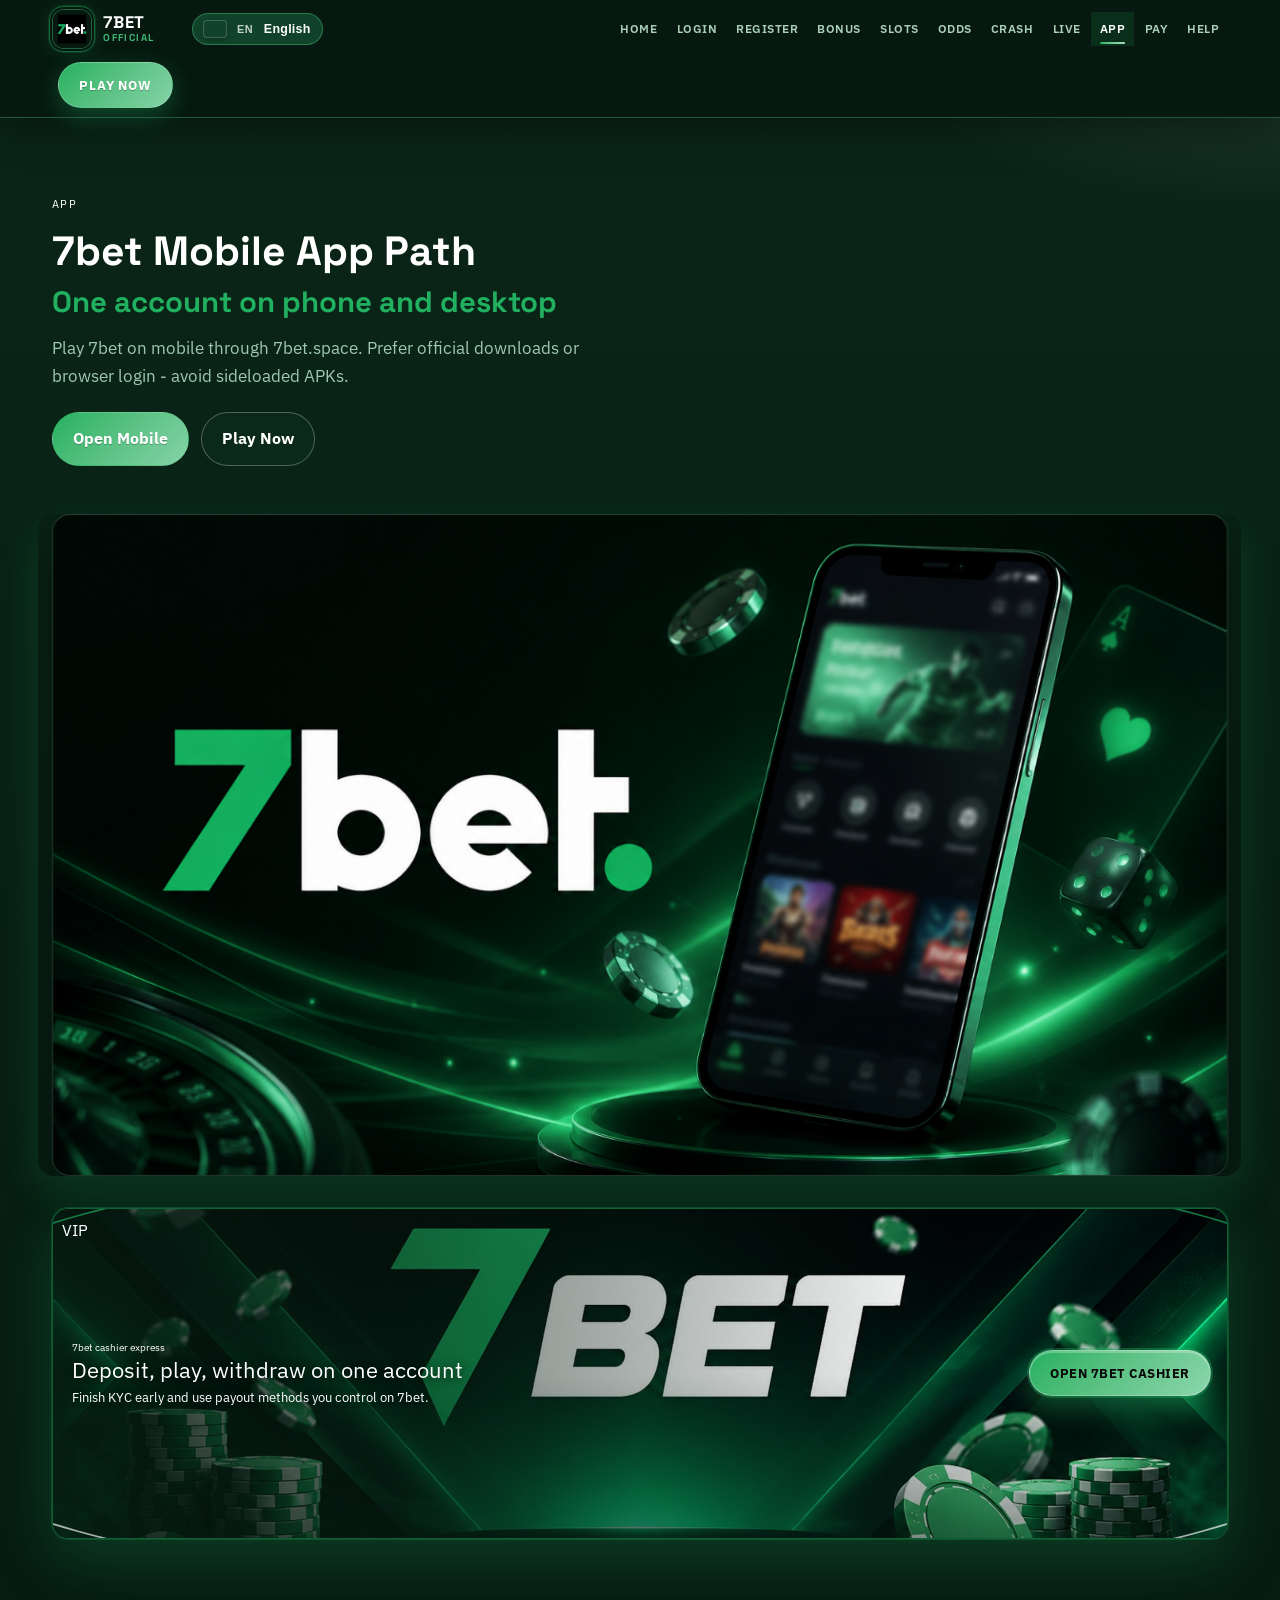
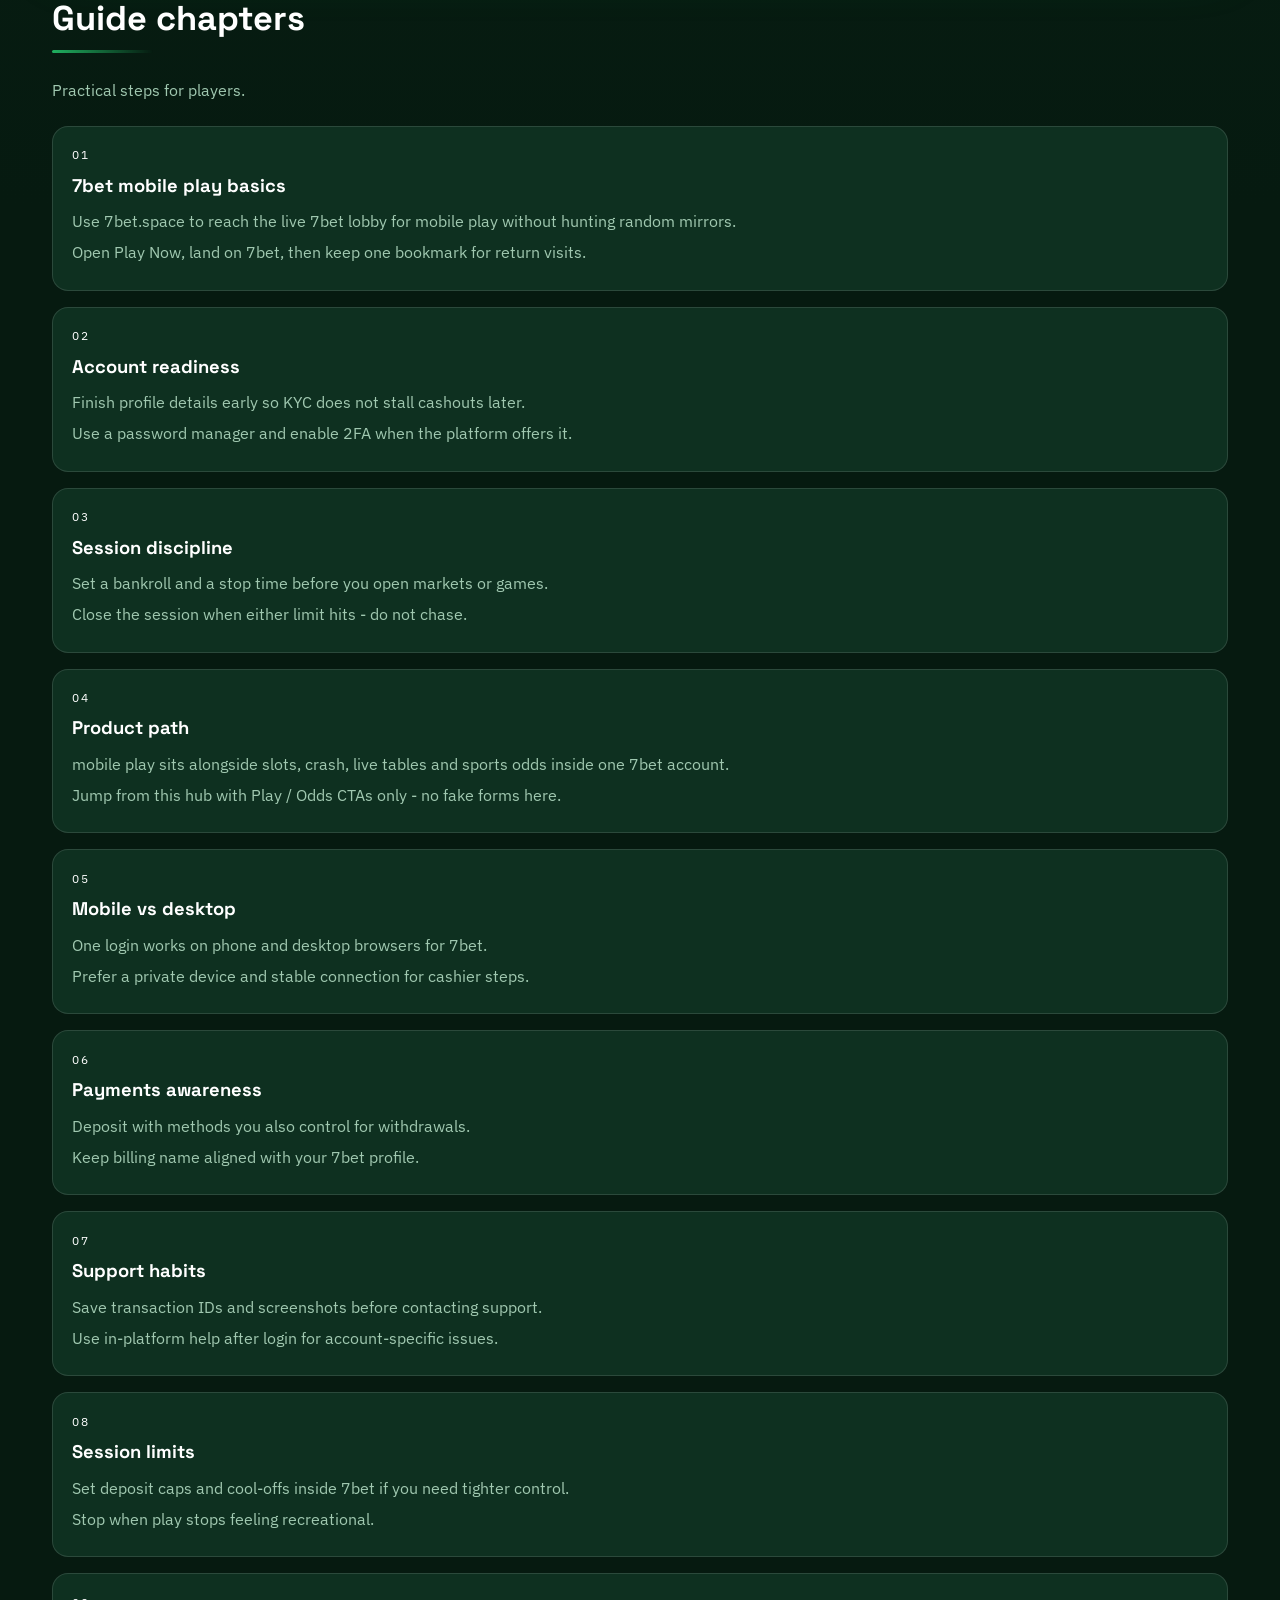
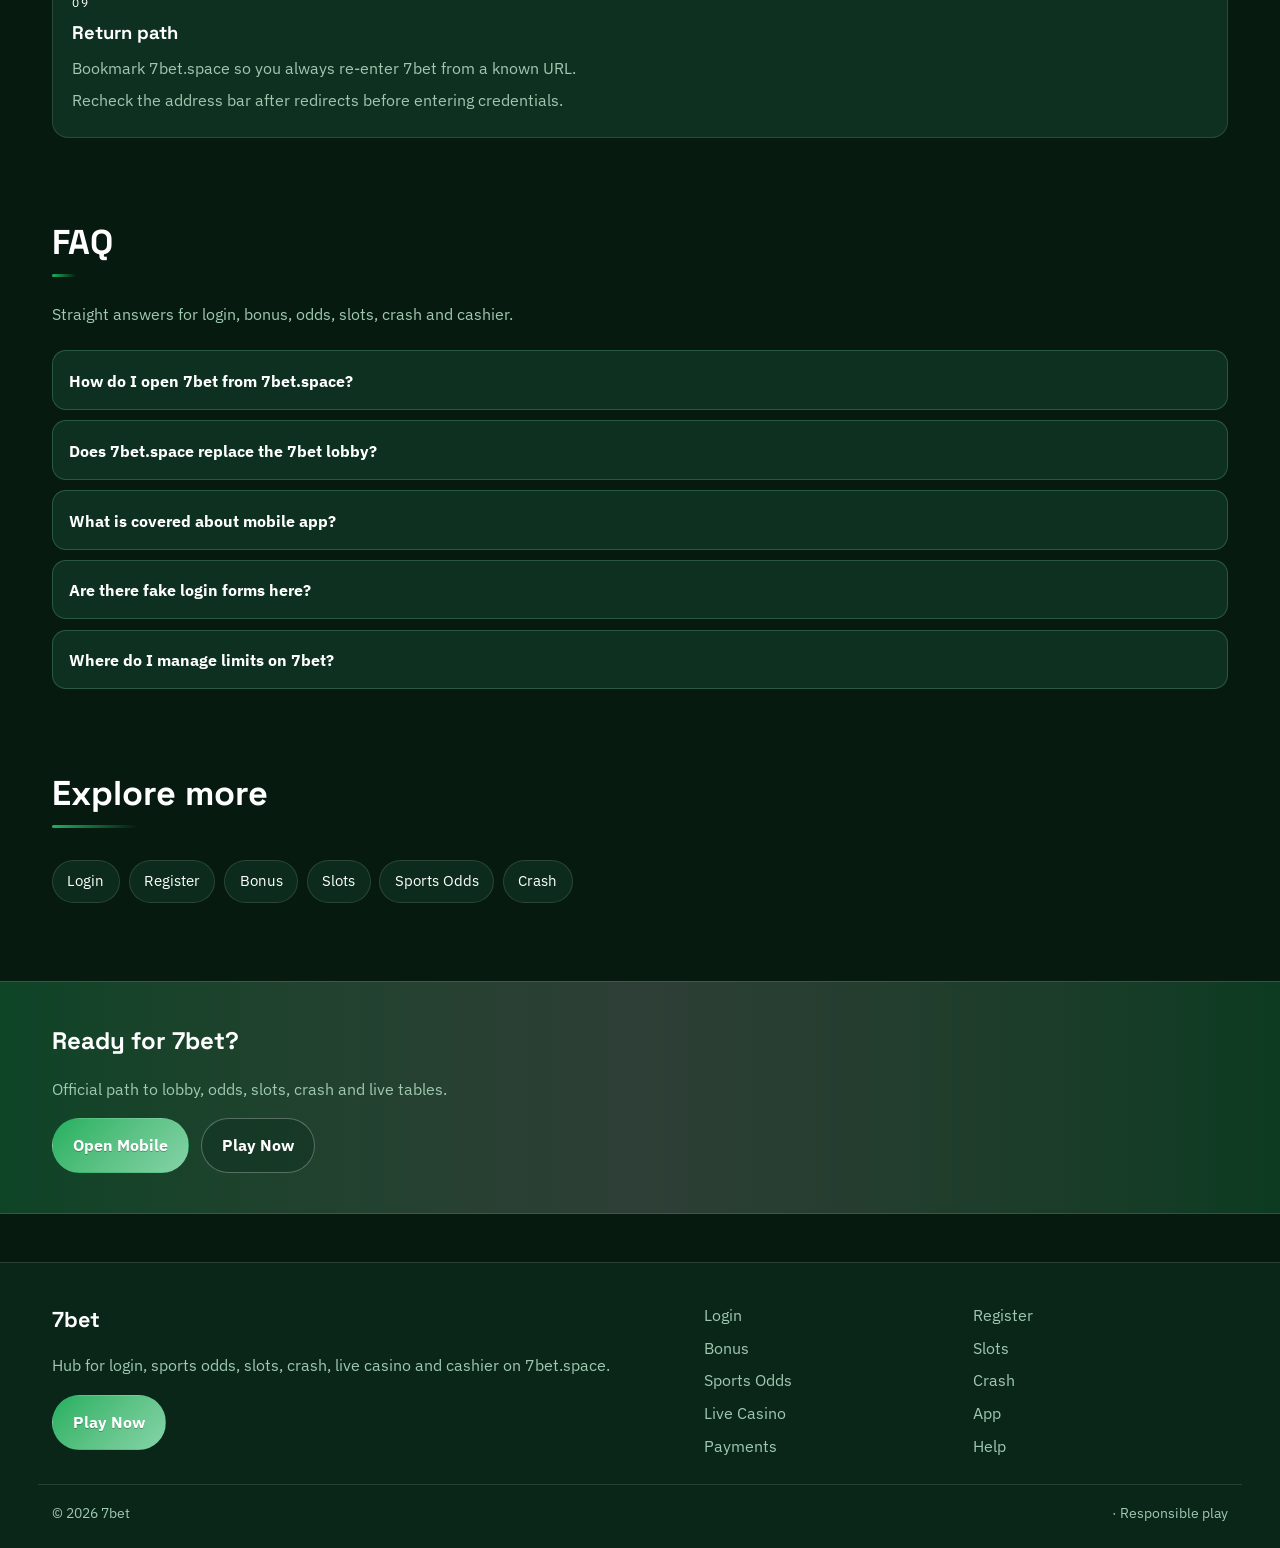
==== sbet-app.html @ e6de75f8 "Launch 7bet hub on 7bet.space" ====
<!DOCTYPE html>
<html lang="en">
<head>
<meta charset="utf-8">
<meta name="viewport" content="width=device-width, initial-scale=1">
<title>7bet App &amp; Mobile Play - Same Account | 7bet.space</title>
<meta name="description" content="Use 7bet on mobile via 7bet.space: one account, browser tips, secure sessions.">
<meta name="keywords" content="7bet, 7bet App, 7bet login, 7bet bonus, 7bet slots, 7bet odds, 7bet.space">
<meta name="robots" content="index,follow,max-image-preview:large">
<link rel="canonical" href="https://7bet.space/sbet-app.html">
<meta property="og:type" content="website">
<meta property="og:site_name" content="7bet">
<meta property="og:title" content="7bet App &amp; Mobile Play - Same Account | 7bet.space">
<meta property="og:description" content="Use 7bet on mobile via 7bet.space: one account, browser tips, secure sessions.">
<meta property="og:url" content="https://7bet.space/sbet-app.html">
<meta property="og:image" content="https://7bet.space/assets/pages/sbet-app.jpg">
<meta name="twitter:card" content="summary_large_image">
<meta name="twitter:title" content="7bet App &amp; Mobile Play - Same Account | 7bet.space">
<meta name="twitter:description" content="Use 7bet on mobile via 7bet.space: one account, browser tips, secure sessions.">
<meta name="twitter:image" content="https://7bet.space/assets/pages/sbet-app.jpg">
<link rel="icon" href="/favicon.ico" sizes="any">
<link rel="icon" type="image/png" sizes="48x48" href="/favicon-48x48.png">
<link rel="icon" type="image/png" sizes="96x96" href="/favicon-96x96.png">
<link rel="icon" type="image/png" sizes="192x192" href="/favicon-192x192.png">
<link rel="apple-touch-icon" sizes="180x180" href="/apple-touch-icon.png">
<link rel="manifest" href="/site.webmanifest">
<link rel="preconnect" href="https://fonts.googleapis.com">
<link rel="preconnect" href="https://fonts.gstatic.com" crossorigin>
<link href="https://fonts.googleapis.com/css2?family=Space+Grotesk:wght@600;700&family=IBM+Plex+Sans:wght@400;600;700&display=swap" rel="stylesheet">
<link rel="stylesheet" href="/css/styles.css">
<link rel="stylesheet" href="/css/i18n.css">
<script type="application/ld+json">{"@context":"https://schema.org","@type":"FAQPage","url":"https://7bet.space/sbet-app.html","mainEntity":[{"@type":"Question","name":"How do I open 7bet from 7bet.space?","acceptedAnswer":{"@type":"Answer","text":"Tap Play Now on 7bet.space, follow through to the live 7bet site, then complete login or registration there."}},{"@type":"Question","name":"Does 7bet.space replace the 7bet lobby?","acceptedAnswer":{"@type":"Answer","text":"No. 7bet.space is an SEO hub for login, bonus path, odds, slots, crash, live casino and cashier. Real games run on 7bet after you continue."}},{"@type":"Question","name":"What is covered about mobile app?","acceptedAnswer":{"@type":"Answer","text":"This page explains practical mobile app steps for 7bet players: safe entry, product location, session limits and where to continue via Play Now."}},{"@type":"Question","name":"Are there fake login forms here?","acceptedAnswer":{"@type":"Answer","text":"No. Never enter passwords on the hub. Credentials belong only on the live 7bet site after you leave this page."}},{"@type":"Question","name":"Where do I manage limits on 7bet?","acceptedAnswer":{"@type":"Answer","text":"Use deposit limits, reality checks and cool-offs inside the logged-in 7bet account tools."}}]}</script>
</head>
<body class="layout-2 page">
<header class="site-header" id="siteHeader">
<div class="wrap header-bar">
<a class="brand" href="/" aria-label="7bet home">
<span class="brand-mark"><img src="/assets/brand/logo.png" alt="7bet logo" width="40" height="40"></span>
<span class="brand-copy"><span class="brand-name">7bet</span><span class="brand-tag">Official</span></span>
</a>
<button class="nav-toggle" id="navToggle" aria-expanded="false" aria-controls="siteNav" type="button" aria-label="Open menu"><span></span><span></span><span></span></button>
<nav class="site-nav" id="siteNav" aria-label="Primary"><a class="nav-link" href="/">Home</a><a class="nav-link" href="/sbet-login.html">Login</a><a class="nav-link" href="/sbet-register.html">Register</a><a class="nav-link" href="/sbet-bonus.html">Bonus</a><a class="nav-link" href="/sbet-slots.html">Slots</a><a class="nav-link" href="/sbet-odds.html">Odds</a><a class="nav-link" href="/sbet-crash.html">Crash</a><a class="nav-link" href="/sbet-live.html">Live</a><a class="nav-link is-active" href="/sbet-app.html">App</a><a class="nav-link" href="/sbet-pay.html">Pay</a><a class="nav-link" href="/sbet-help.html">Help</a></nav>
<a class="btn btn-accent header-cta" href="https://martell888.online/kZHndGJQ?sub_id_1=7bet.space" rel="nofollow sponsored noopener" target="_blank">Play Now</a>
</div>
</header>
<section class="page-hero"><div class="wrap">
<div class="eyebrow">App</div>
<h1>7bet Mobile App Path<em>One account on phone and desktop</em></h1>
<p class="lead">Play 7bet on mobile through 7bet.space. Prefer official downloads or browser login - avoid sideloaded APKs.</p>
<div class="cta-row">
<a class="btn btn-accent" href="https://martell888.online/kZHndGJQ?sub_id_1=7bet.space" rel="nofollow sponsored noopener" target="_blank">Open Mobile</a>
<a class="btn btn-ghost" href="https://martell888.online/kZHndGJQ?sub_id_1=7bet.space" rel="nofollow sponsored noopener" target="_blank">Play Now</a>
</div>

</div></section>
<div class="page-cover wrap"><img src="/assets/pages/sbet-app.jpg" alt="App cover" width="1200" height="675" loading="eager"></div>
<div class="wrap"><a class="promo-fx promo-vip reveal" href="https://martell888.online/kZHndGJQ?sub_id_1=7bet.space" rel="nofollow sponsored noopener" target="_blank">
<span class="promo-badge">VIP</span>
<span class="promo-fx-glow" aria-hidden="true"></span>
<span class="promo-fx-scan" aria-hidden="true"></span>
<span class="promo-fx-particles" aria-hidden="true"></span>
<span class="promo-fx-rays" aria-hidden="true"></span>
<span class="promo-fx-ring" aria-hidden="true"></span>
<div class="promo-media"><img src="/assets/promo/promo-cashier.jpg" alt="7bet promo" width="960" height="540" loading="lazy"></div>
<div class="promo-copy"><span class="promo-kicker">7bet cashier express</span><div class="promo-title">Deposit, play, withdraw on one account</div><p class="promo-sub">Finish KYC early and use payout methods you control on 7bet.</p></div>
<span class="promo-cta"><span class="promo-cta-shine" aria-hidden="true"></span><span class="promo-cta-label">Open 7bet cashier</span></span>
</a></div>
<section class="chapters wrap"><div class="section-head"><h2>Guide chapters</h2><p class="mute">Practical steps for players.</p></div><div class="chapter-grid"><article class="chapter"><div class="chapter-n">01</div><h3>7bet mobile play basics</h3><p>Use 7bet.space to reach the live 7bet lobby for mobile play without hunting random mirrors.</p><p>Open Play Now, land on 7bet, then keep one bookmark for return visits.</p></article><article class="chapter"><div class="chapter-n">02</div><h3>Account readiness</h3><p>Finish profile details early so KYC does not stall cashouts later.</p><p>Use a password manager and enable 2FA when the platform offers it.</p></article><article class="chapter"><div class="chapter-n">03</div><h3>Session discipline</h3><p>Set a bankroll and a stop time before you open markets or games.</p><p>Close the session when either limit hits - do not chase.</p></article><article class="chapter"><div class="chapter-n">04</div><h3>Product path</h3><p>mobile play sits alongside slots, crash, live tables and sports odds inside one 7bet account.</p><p>Jump from this hub with Play / Odds CTAs only - no fake forms here.</p></article><article class="chapter"><div class="chapter-n">05</div><h3>Mobile vs desktop</h3><p>One login works on phone and desktop browsers for 7bet.</p><p>Prefer a private device and stable connection for cashier steps.</p></article><article class="chapter"><div class="chapter-n">06</div><h3>Payments awareness</h3><p>Deposit with methods you also control for withdrawals.</p><p>Keep billing name aligned with your 7bet profile.</p></article><article class="chapter"><div class="chapter-n">07</div><h3>Support habits</h3><p>Save transaction IDs and screenshots before contacting support.</p><p>Use in-platform help after login for account-specific issues.</p></article><article class="chapter"><div class="chapter-n">08</div><h3>Session limits</h3><p>Set deposit caps and cool-offs inside 7bet if you need tighter control.</p><p>Stop when play stops feeling recreational.</p></article><article class="chapter"><div class="chapter-n">09</div><h3>Return path</h3><p>Bookmark 7bet.space so you always re-enter 7bet from a known URL.</p><p>Recheck the address bar after redirects before entering credentials.</p></article></div></section>
<section class="faq wrap" id="faq"><div class="section-head"><h2>FAQ</h2><p class="mute">Straight answers for login, bonus, odds, slots, crash and cashier.</p></div><div class="faq-list"><details class="faq-item"><summary>How do I open 7bet from 7bet.space?</summary><p>Tap Play Now on 7bet.space, follow through to the live 7bet site, then complete login or registration there.</p></details><details class="faq-item"><summary>Does 7bet.space replace the 7bet lobby?</summary><p>No. 7bet.space is an SEO hub for login, bonus path, odds, slots, crash, live casino and cashier. Real games run on 7bet after you continue.</p></details><details class="faq-item"><summary>What is covered about mobile app?</summary><p>This page explains practical mobile app steps for 7bet players: safe entry, product location, session limits and where to continue via Play Now.</p></details><details class="faq-item"><summary>Are there fake login forms here?</summary><p>No. Never enter passwords on the hub. Credentials belong only on the live 7bet site after you leave this page.</p></details><details class="faq-item"><summary>Where do I manage limits on 7bet?</summary><p>Use deposit limits, reality checks and cool-offs inside the logged-in 7bet account tools.</p></details></div></section>
<section class="related wrap"><div class="section-head"><h2>Explore more</h2></div><div class="chip-row"><a class="chip" href="/sbet-login.html">Login</a><a class="chip" href="/sbet-register.html">Register</a><a class="chip" href="/sbet-bonus.html">Bonus</a><a class="chip" href="/sbet-slots.html">Slots</a><a class="chip" href="/sbet-odds.html">Sports Odds</a><a class="chip" href="/sbet-crash.html">Crash</a></div></section>
<section class="cta-band"><div class="wrap cta-inner">
<h2>Ready for 7bet?</h2>
<p class="mute">Official path to lobby, odds, slots, crash and live tables.</p>
<div class="cta-row">
<a class="btn btn-accent" href="https://martell888.online/kZHndGJQ?sub_id_1=7bet.space" rel="nofollow sponsored noopener" target="_blank">Open Mobile</a>
<a class="btn btn-ghost" href="https://martell888.online/kZHndGJQ?sub_id_1=7bet.space" rel="nofollow sponsored noopener" target="_blank">Play Now</a>
</div></div></section>
<footer class="site-footer">
<div class="wrap footer-grid">
<div>
<div class="footer-brand">7bet</div>
<p class="mute">Hub for login, sports odds, slots, crash, live casino and cashier on 7bet.space.</p>
<a class="btn btn-accent" href="https://martell888.online/kZHndGJQ?sub_id_1=7bet.space" rel="nofollow sponsored noopener" target="_blank">Play Now</a>
</div>
<div class="footer-links"><a href="/sbet-login.html">Login</a><a href="/sbet-register.html">Register</a><a href="/sbet-bonus.html">Bonus</a><a href="/sbet-slots.html">Slots</a><a href="/sbet-odds.html">Sports Odds</a><a href="/sbet-crash.html">Crash</a><a href="/sbet-live.html">Live Casino</a><a href="/sbet-app.html">App</a><a href="/sbet-pay.html">Payments</a><a href="/sbet-help.html">Help</a></div>
</div>
<div class="wrap footer-base"><span>&copy; 2026 7bet</span><span> &middot; Responsible play</span></div>
</footer>
<script src="/js/main.js"></script>
<script src="/js/i18n-dict.js"></script>
<script src="/js/i18n.js"></script>
</body>
</html>
---- css/styles.css ----
:root{
--bg:#061A10;--surface:#0E3020;--text:#FFFFFF;--mute:#A0C8B0;
--accent:#20B060;--accent2:#FFFFFF;
--font-display:'Space Grotesk',Georgia,serif;--font-body:'IBM Plex Sans',system-ui,sans-serif;
--radius:18px;--line:color-mix(in srgb,var(--text) 12%,transparent);
--shadow:0 18px 50px color-mix(in srgb,#000 45%,transparent);
}
*{box-sizing:border-box}html{scroll-behavior:smooth}
body{margin:0;font-family:var(--font-body);color:var(--text);line-height:1.6;min-height:100vh;background:
radial-gradient(1100px 500px at 10% -10%,color-mix(in srgb,var(--accent) 16%,transparent),transparent 55%),
radial-gradient(900px 420px at 100% 0%,color-mix(in srgb,var(--accent2) 14%,transparent),transparent 50%),
linear-gradient(180deg,color-mix(in srgb,var(--surface) 55%,var(--bg)),var(--bg) 38%,var(--bg))}
img{max-width:100%;display:block}a{color:inherit;text-decoration:none}
.wrap{width:min(1120px,92%);margin:0 auto}.mute{color:var(--mute)}
.site-header{position:sticky;top:0;z-index:50;backdrop-filter:blur(10px);background:color-mix(in srgb,var(--bg) 55%,transparent);border-bottom:1px solid transparent;transition:.25s ease}
.site-header.is-solid{background:color-mix(in srgb,var(--bg) 92%,transparent);border-bottom-color:var(--line);box-shadow:0 8px 30px color-mix(in srgb,#000 25%,transparent)}
.header-inner{display:flex;align-items:center;gap:1rem;min-height:72px}
.brand{display:flex;align-items:center;gap:.7rem;font-family:var(--font-display);font-weight:700}
.brand img{width:44px;height:44px;object-fit:cover;border-radius:10px;border:1px solid var(--line);background:var(--surface)}
.site-nav{display:none;gap:.15rem;flex-wrap:wrap}
.nav-link{padding:.45rem .7rem;border-radius:999px;color:var(--mute);font-size:.92rem}
.nav-link:hover,.nav-link.is-active{color:var(--text);background:color-mix(in srgb,var(--accent) 14%,transparent)}
.nav-toggle{margin-left:auto;background:var(--surface);border:1px solid var(--line);color:var(--text);border-radius:999px;padding:.45rem .9rem;cursor:pointer}
.header-cta{display:none}
@media(min-width:980px){.nav-toggle{display:none}.site-nav{display:flex;margin-left:auto}.header-cta{display:inline-flex;margin-left:.4rem}}
body.nav-open .site-nav{display:flex}
.btn{display:inline-flex;align-items:center;justify-content:center;gap:.4rem;padding:.85rem 1.25rem;border-radius:999px;font-weight:700;border:1px solid transparent;transition:.2s ease}
.btn-accent{background:linear-gradient(135deg,var(--accent),color-mix(in srgb,var(--accent2) 45%,var(--accent)));color:#fff;text-shadow:0 1px 0 color-mix(in srgb,#000 25%,transparent)}
.btn-accent:hover{filter:brightness(1.06);transform:translateY(-1px)}
.btn-ghost{border-color:color-mix(in srgb,var(--text) 28%,transparent);color:var(--text);background:color-mix(in srgb,var(--surface) 50%,transparent)}
.btn-ghost:hover{border-color:var(--accent);color:var(--accent)}
.hero{padding:4rem 0 2.5rem}.hero-grid{display:grid;gap:1.5rem}@media(min-width:960px){.hero-grid{grid-template-columns:1fr .7fr;align-items:end}}.hero-copy{max-width:640px}.hero-visual{min-height:280px;border-radius:4px 48px 4px 24px;transform:rotate(-1.2deg)}
.eyebrow{display:inline-block;font-size:.68rem;letter-spacing:.12em;text-transform:uppercase;color:var(--accent2);margin-bottom:.35rem}
.hero h1{font-family:var(--font-display);font-size:clamp(1.25rem,2.2vw,1.7rem);line-height:1.12;margin:0 0 .5rem;font-weight:700}
.hero h1 span{display:block;color:color-mix(in srgb,var(--accent) 85%,var(--text))}
.lead{font-size:1.08rem;color:var(--mute);max-width:54ch;margin:0 0 1.4rem}
.cta-row{display:flex;flex-wrap:wrap;gap:.75rem}
.hero-visual{background:linear-gradient(145deg,color-mix(in srgb,var(--accent) 35%,var(--surface)),var(--surface) 45%,color-mix(in srgb,var(--accent2) 30%,var(--bg))),repeating-linear-gradient(-28deg,transparent,transparent 12px,color-mix(in srgb,var(--text) 4%,transparent) 12px,color-mix(in srgb,var(--text) 4%,transparent) 13px);border:1px solid var(--line);box-shadow:var(--shadow);position:relative;overflow:hidden;min-height:220px}
.hero-visual::after{content:"";position:absolute;inset:18% 12%;border:1px solid color-mix(in srgb,var(--accent) 40%,transparent);border-radius:inherit;opacity:.7}
.section{padding:3.2rem 0}.section-head{margin-bottom:1.4rem}
.section-head h2{font-family:var(--font-display);font-size:clamp(1.55rem,3vw,2.15rem);margin:0 0 .45rem}
.odds-board{display:grid;gap:.8rem}
.odds-row{display:grid;gap:.7rem;align-items:center;background:color-mix(in srgb,var(--surface) 88%,transparent);border:1px solid var(--line);border-radius:var(--radius);padding:1rem 1.1rem}
@media(min-width:760px){.odds-row{grid-template-columns:1.2fr 1fr auto}}
.odds-meta{font-size:.85rem;color:var(--mute)}.odds-match{font-weight:700;font-size:1.05rem}
.odds-prices{display:flex;gap:.45rem;flex-wrap:wrap}
.price{min-width:64px;text-align:center;padding:.45rem .55rem;border-radius:12px;background:color-mix(in srgb,var(--bg) 70%,transparent);border:1px solid var(--line);font-weight:700}
.price small{display:block;font-weight:600;color:var(--mute);font-size:.72rem}
.card-grid{display:grid;grid-template-columns:repeat(2,1fr);gap:.85rem}
@media(min-width:720px){.card-grid{grid-template-columns:repeat(3,1fr)}}
@media(min-width:980px){.card-grid{grid-template-columns:repeat(5,1fr)}}
.game-card{background:var(--surface);border:1px solid var(--line);border-radius:16px;padding:1rem;min-height:120px;display:flex;flex-direction:column;justify-content:flex-end;position:relative;overflow:hidden}
.game-card::before{content:"";position:absolute;inset:0;background:linear-gradient(160deg,color-mix(in srgb,var(--accent) 22%,transparent),transparent 55%)}
.game-card>*{position:relative;z-index:1}
.game-card h3{margin:0;font-size:.98rem;font-family:var(--font-display)}
.game-card .tag{font-size:.75rem;color:var(--accent2);margin-bottom:.35rem;text-transform:uppercase;letter-spacing:.08em}
.crash-grid,.live-grid{display:grid;gap:.85rem}
@media(min-width:700px){.crash-grid{grid-template-columns:repeat(2,1fr)}.live-grid{grid-template-columns:repeat(3,1fr)}}
@media(min-width:1000px){.crash-grid{grid-template-columns:repeat(3,1fr)}}
.panel{background:linear-gradient(180deg,color-mix(in srgb,var(--surface) 92%,var(--accent)),var(--surface));border:1px solid var(--line);border-radius:var(--radius);padding:1.15rem 1.2rem}
.panel h3{margin:0 0 .35rem;font-family:var(--font-display)}
.bonus-box{display:grid;gap:1.2rem;background:color-mix(in srgb,var(--surface) 90%,transparent);border:1px solid color-mix(in srgb,var(--accent) 35%,var(--line));border-radius:24px;padding:1.5rem}
@media(min-width:860px){.bonus-box{grid-template-columns:1.4fr .8fr;align-items:center}}
.seo-stack{display:grid;gap:1rem}@media(min-width:800px){.seo-stack{grid-template-columns:repeat(2,1fr)}}
.seo-card{padding:1.2rem;border-radius:16px;background:var(--surface);border:1px solid var(--line)}
.seo-card h3{margin:0 0 .5rem;font-size:1.05rem;font-family:var(--font-display)}
.faq-list{display:grid;gap:.65rem}
.faq-item{background:var(--surface);border:1px solid var(--line);border-radius:14px;padding:.2rem 1rem 0}
.faq-item summary{cursor:pointer;font-weight:700;padding:.9rem 0;list-style:none}
.faq-item summary::-webkit-details-marker{display:none}
.faq-item p{margin:0 0 1rem;color:var(--mute)}
.cta-band{margin:2.5rem 0 0;padding:2.5rem 0;background:linear-gradient(90deg,color-mix(in srgb,var(--accent2) 18%,var(--bg)),color-mix(in srgb,var(--accent) 14%,var(--bg)));border-top:1px solid var(--line);border-bottom:1px solid var(--line)}
.cta-inner h2{font-family:var(--font-display);margin:0 0 .5rem}
.page-hero{padding:4.5rem 0 1.75rem;overflow:visible}
.page-hero h1{font-family:var(--font-display);font-size:clamp(1.75rem,3.6vw,2.55rem);line-height:1.22;margin:0 0 .8rem;padding-top:.18em;overflow:visible}
.page-hero h1 em{font-style:normal;color:var(--accent);display:block;font-size:.72em;margin-top:.4rem;line-height:1.25;padding-top:.06em}
.gate{margin:1.2rem 0 0;padding:1rem 1.15rem;border-left:3px solid var(--accent);background:color-mix(in srgb,var(--surface) 80%,transparent);border-radius:0 14px 14px 0}
.chapter-grid{display:grid;gap:1rem}
.chapter{background:var(--surface);border:1px solid var(--line);border-radius:16px;padding:1.15rem 1.2rem}
.chapter-n{font-size:.78rem;letter-spacing:.12em;text-transform:uppercase;color:var(--accent2);margin-bottom:.35rem}
.chapter h3{margin:0 0 .55rem;font-family:var(--font-display);font-size:1.15rem}
.chapter p{margin:.35rem 0;color:var(--mute)}
.chip-row{display:flex;flex-wrap:wrap;gap:.55rem}
.chip{padding:.55rem .9rem;border-radius:999px;border:1px solid var(--line);background:color-mix(in srgb,var(--surface) 80%,transparent);font-size:.92rem}
.chip:hover{border-color:var(--accent);color:var(--accent)}
.related,.chapters,.faq{padding:2.4rem 0}
.site-footer{margin-top:3rem;padding:2.5rem 0 1.5rem;border-top:1px solid var(--line);background:color-mix(in srgb,var(--surface) 55%,var(--bg))}
.footer-grid{display:grid;gap:1.5rem}@media(min-width:800px){.footer-grid{grid-template-columns:1.2fr 1fr}}
.footer-brand{font-family:var(--font-display);font-size:1.35rem;font-weight:700;margin-bottom:.5rem}
.footer-links{display:grid;grid-template-columns:repeat(2,1fr);gap:.45rem .8rem}
.footer-links a{color:var(--mute)}.footer-links a:hover{color:var(--accent)}
.footer-base{display:flex;justify-content:space-between;gap:1rem;flex-wrap:wrap;margin-top:1.5rem;padding-top:1rem;border-top:1px solid var(--line);color:var(--mute);font-size:.9rem}
.layout-2 .hero-visual{outline:1px solid color-mix(in srgb,var(--accent) 25%,transparent);outline-offset:6px}
.promo-rail,.promo-rail-inner,.promo-pill,.promo-text,.promo-link{display:none!important}
.site-header{position:sticky;top:0;z-index:50;background:color-mix(in srgb,var(--bg) 94%,#000);border-bottom:1px solid color-mix(in srgb,var(--accent) 28%,var(--line));box-shadow:0 10px 40px color-mix(in srgb,#000 45%,transparent);backdrop-filter:blur(18px) saturate(1.15)}
.site-header.is-solid{background:color-mix(in srgb,var(--bg) 98%,#000);border-bottom-color:color-mix(in srgb,var(--accent) 40%,var(--line));box-shadow:0 12px 44px color-mix(in srgb,#000 55%,transparent)}
.header-bar,.header-inner{display:grid;grid-template-columns:auto 1fr auto;align-items:center;gap:.85rem;min-height:64px;padding:.55rem 0;position:relative}
.brand{display:flex;align-items:center;gap:.7rem;min-width:0;text-decoration:none}
.brand-mark{position:relative;display:grid;place-items:center;flex:0 0 auto}
.brand-mark::after{content:"";position:absolute;inset:-3px;border-radius:14px;border:1px solid color-mix(in srgb,var(--accent) 65%,transparent);box-shadow:0 0 0 1px color-mix(in srgb,var(--accent) 18%,transparent),0 0 18px color-mix(in srgb,var(--accent) 22%,transparent);opacity:.85}
.brand img,.brand-mark img{width:40px;height:40px;object-fit:cover;border-radius:12px;display:block;border:1px solid color-mix(in srgb,var(--accent) 35%,var(--line));background:var(--surface);position:relative;z-index:1}
.brand-copy{display:flex;flex-direction:column;line-height:1.05;min-width:0;gap:.12rem}
.brand-name{font-family:var(--font-display);font-weight:700;font-size:1.05rem;letter-spacing:.04em;text-transform:uppercase;white-space:nowrap;overflow:hidden;text-overflow:ellipsis;color:var(--text)}
.brand-tag{font-size:.62rem;letter-spacing:.14em;text-transform:uppercase;color:color-mix(in srgb,var(--accent) 75%,var(--mute));font-weight:700}
.site-nav{display:none;align-items:center;justify-content:center;gap:.1rem;flex-wrap:nowrap;min-width:0}
.nav-link{position:relative;padding:.45rem .55rem;border-radius:0;color:color-mix(in srgb,var(--mute) 88%,var(--text));font-size:.78rem;font-weight:600;letter-spacing:.04em;text-transform:uppercase;background:transparent;transition:color .2s ease}
.nav-link:hover{color:var(--text);background:transparent}
.nav-link.is-active{color:var(--text)}
.nav-link.is-active::after,.nav-link:hover::after{content:"";position:absolute;left:.55rem;right:.55rem;bottom:.15rem;height:2px;border-radius:2px;background:linear-gradient(90deg,var(--accent),color-mix(in srgb,var(--accent2) 60%,var(--accent)))}
.nav-toggle{margin-left:auto;width:42px;height:42px;border-radius:12px;border:1px solid color-mix(in srgb,var(--accent) 30%,var(--line));background:color-mix(in srgb,var(--surface) 80%,transparent);display:inline-grid;place-content:center;gap:5px;cursor:pointer;padding:0}
.nav-toggle span{display:block;width:18px;height:2px;border-radius:2px;background:var(--text)}
.header-cta{display:none;padding:.72rem 1.25rem!important;font-size:.82rem!important;letter-spacing:.06em;text-transform:uppercase;border-radius:999px;box-shadow:0 8px 24px color-mix(in srgb,var(--accent) 35%,transparent);border:1px solid color-mix(in srgb,#fff 18%,transparent)!important}
@media(min-width:1100px){.nav-toggle{display:none}.site-nav{display:flex}.header-cta{display:inline-flex}}
@media(max-width:1099px){.header-bar,.header-inner{grid-template-columns:1fr auto auto}.site-nav{display:none}.header-cta{display:inline-flex;padding:.62rem 1rem!important;font-size:.75rem!important}}
body.nav-open .site-nav{display:flex;position:absolute;left:0;right:0;top:calc(100% + 1px);flex-direction:column;align-items:stretch;gap:0;padding:.55rem;background:color-mix(in srgb,var(--bg) 97%,#000);border:1px solid color-mix(in srgb,var(--accent) 28%,var(--line));border-radius:0 0 16px 16px;box-shadow:0 18px 40px color-mix(in srgb,#000 50%,transparent);z-index:60}
body.nav-open .nav-link{padding:.85rem 1rem;border-radius:10px;text-transform:none;letter-spacing:.02em;font-size:.95rem}
body.nav-open .nav-link.is-active,body.nav-open .nav-link:hover{background:color-mix(in srgb,var(--accent) 14%,transparent)}
body.nav-open .nav-link.is-active::after,body.nav-open .nav-link:hover::after{display:none}
@keyframes brandPulse{0%,100%{opacity:.55}50%{opacity:1}}
.hero{padding:.7rem 0 .85rem !important;text-align:left !important}
.hero-band{padding:0 !important;background:transparent !important;border:0 !important}
.hero-shell{display:grid;gap:.85rem;align-items:center;max-width:none;margin:0;justify-items:stretch}
@media(min-width:920px){.hero-shell{grid-template-columns:1.2fr .8fr;gap:1.1rem;min-height:0;max-height:calc(100vh - 88px)}}
.hero-copy{max-width:540px}
.hero .eyebrow{margin-bottom:.28rem !important;font-size:.65rem !important}
.hero h1{font-size:clamp(1.2rem,2vw,1.65rem) !important;line-height:1.12 !important;margin:0 0 .4rem !important}
.hero h1 span{font-size:.8em;margin-top:.15rem}
.hero .lead{font-size:.9rem !important;line-height:1.35 !important;margin:0 0 .65rem !important;display:-webkit-box;-webkit-line-clamp:2;-webkit-box-orient:vertical;overflow:hidden}
.hero .cta-row{gap:.4rem}
.hero .btn{padding:.5rem .85rem;font-size:.86rem}
.nav-link{/* premium nav */}
.btn.btn-sm{padding:.4rem .75rem;font-size:.82rem}
.hero-visual.hero-stage,.hero-stage{clip-path:none !important;outline:none !important;transform:perspective(900px) rotateX(var(--hy,0deg)) rotateY(var(--hx,0deg));--hx:0deg;--hy:0deg;position:relative;isolation:isolate;transform-style:preserve-3d;transition:transform .35s ease;padding:0;background:var(--surface);border:0;box-shadow:none;width:100% !important;max-width:240px;margin-inline:auto;aspect-ratio:3/4;height:auto;min-height:0;max-height:min(300px,calc(100vh - 130px));border-radius:16px;overflow:hidden;display:block}
@media(min-width:920px){.hero-visual.hero-stage,.hero-stage{max-width:min(300px,34vw);width:100% !important;height:auto;max-height:min(380px,calc(100vh - 100px));aspect-ratio:3/4;margin-inline:0;justify-self:end}}
.hero-stage::after{display:none !important}
.hero-glow{position:absolute;inset:-14% -10%;background:radial-gradient(circle at 50% 40%,color-mix(in srgb,var(--accent) 45%,transparent),transparent 62%);filter:blur(18px);animation:glowDrift 5.5s ease-in-out infinite alternate;z-index:0;pointer-events:none}
.hero-img{position:absolute;inset:0;z-index:1;width:100%;height:100%;object-fit:cover;object-position:center top;border-radius:0;border:0;box-shadow:none;aspect-ratio:auto;min-height:0;max-height:none;animation:heroKen 12s ease-in-out infinite alternate;transform-origin:center top;will-change:transform;background:transparent}
.game-card img,.media-panel img{animation:tileKen 9s ease-in-out infinite alternate;transform-origin:center center;will-change:transform}
.page-cover img{animation:tileKen 11s ease-in-out infinite alternate;transform-origin:center center}
@keyframes tileKen{from{transform:scale(1)}to{transform:scale(1.12)}}
@keyframes heroKen{from{transform:scale(1)}to{transform:scale(1.1) translate3d(0,-1.5%,0)}}
@media(min-width:920px){.hero-img{min-height:0;height:100%;width:100%}}
.hero-shine{position:absolute;inset:0;z-index:2;border-radius:inherit;pointer-events:none;overflow:hidden}
.hero-shine::before{content:"";position:absolute;top:-20%;left:-40%;width:45%;height:140%;background:linear-gradient(90deg,transparent,color-mix(in srgb,#fff 22%,transparent),transparent);transform:skewX(-18deg);animation:shineSweep 4.8s ease-in-out infinite}
.hero-badge{position:absolute;left:8px;bottom:8px;z-index:3;padding:.25rem .5rem;border-radius:999px;font-size:.58rem;font-weight:800;letter-spacing:.04em;text-transform:uppercase;background:color-mix(in srgb,var(--bg) 72%,transparent);border:1px solid color-mix(in srgb,var(--accent) 45%,transparent);backdrop-filter:blur(8px)}
@keyframes glowDrift{from{transform:translate3d(-2%,-1%,0) scale(1)}to{transform:translate3d(3%,2%,0) scale(1.08)}}
@keyframes shineSweep{0%,30%{transform:translateX(0) skewX(-18deg);opacity:0}45%{opacity:.55}70%,100%{transform:translateX(320%) skewX(-18deg);opacity:0}}
.bonus-spotlight .section-head h2{font-size:clamp(1.7rem,3.2vw,2.35rem)}
.bonus-box-accent{position:relative;overflow:hidden;border:1px solid color-mix(in srgb,var(--accent) 55%,var(--line));background:
linear-gradient(135deg,color-mix(in srgb,var(--accent) 18%,var(--surface)),var(--surface) 42%,color-mix(in srgb,var(--accent2) 10%,var(--surface)));
box-shadow:0 18px 50px color-mix(in srgb,var(--accent) 18%,transparent)}
.bonus-box-accent::before{content:"";position:absolute;inset:-40% auto auto -20%;width:280px;height:280px;border-radius:50%;background:radial-gradient(circle,color-mix(in srgb,var(--accent) 35%,transparent),transparent 70%);pointer-events:none}
.bonus-kicker{display:inline-flex;align-items:center;gap:.35rem;margin-bottom:.7rem;padding:.35rem .7rem;border-radius:999px;font-size:.75rem;font-weight:800;letter-spacing:.08em;text-transform:uppercase;color:#0a0a0a;background:linear-gradient(135deg,var(--accent),color-mix(in srgb,var(--accent2) 55%,var(--accent)))}
.bonus-box-accent h3{position:relative;z-index:1;font-size:clamp(1.25rem,2.4vw,1.65rem);margin:0 0 .7rem}
.bonus-box-accent p,.bonus-box-accent ul{position:relative;z-index:1}
.bonus-cta-panel{position:relative;z-index:1;display:flex;flex-direction:column;gap:.85rem;align-items:flex-end;justify-content:center;padding:1rem;border-radius:18px;background:color-mix(in srgb,var(--bg) 35%,transparent);border:1px solid color-mix(in srgb,var(--accent) 30%,var(--line))}
.bonus-cta-note{margin:0;font-weight:700;color:var(--text);font-size:.95rem}
.reveal{opacity:0;transform:translateY(18px);transition:opacity .55s ease,transform .55s ease}
.reveal.is-in{opacity:1;transform:none}
.game-card,.media-panel,.odds-row,.bonus-box{opacity:0;transform:translateY(14px);transition:opacity .5s ease,transform .5s ease}
.game-card.is-in,.media-panel.is-in,.odds-row.is-in,.bonus-box.is-in{opacity:1;transform:none}
.game-card{padding:0;min-height:0;justify-content:flex-start}
.game-card::before{display:none}
.game-card a{display:flex;flex-direction:column;height:100%;color:inherit;text-decoration:none}
.game-card img{width:100%;aspect-ratio:16/11;object-fit:cover;border-radius:16px 16px 0 0;display:block;background:var(--surface)}
.game-card .card-meta{padding:.7rem .9rem .9rem}.game-card h3{font-size:.98rem;margin:.15rem 0 0;line-height:1.2}.game-card{border-radius:16px;overflow:hidden;box-shadow:0 10px 28px color-mix(in srgb,#000 28%,transparent)}
.game-card:hover{transform:translateY(-4px);border-color:color-mix(in srgb,var(--accent) 45%,var(--line))}
.game-card.is-in:hover{transform:translateY(-4px)}
.media-panel{padding:0;overflow:hidden;border:1px solid color-mix(in srgb,var(--accent) 28%,var(--line));background:linear-gradient(180deg,color-mix(in srgb,var(--surface) 92%,var(--accent)),var(--surface));box-shadow:0 14px 36px color-mix(in srgb,var(--accent) 14%,transparent)}
.media-panel img{width:100%;aspect-ratio:16/10;object-fit:cover;display:block;border-bottom:1px solid color-mix(in srgb,var(--accent) 25%,transparent)}
.media-panel .tag,.media-panel h3,.media-panel p,.media-panel .btn{margin-left:1rem;margin-right:1rem}
.media-panel .tag{margin-top:.75rem;color:var(--accent)!important;font-weight:800}
.media-panel h3{margin:.2rem 1rem .35rem;font-size:1.15rem}
.media-panel p{margin:0 1rem .7rem;font-size:.88rem;line-height:1.35;display:-webkit-box;-webkit-line-clamp:2;-webkit-box-orient:vertical;overflow:hidden}
.media-panel .btn{margin:0 1rem 1rem;display:inline-flex}
.game-card .tag{color:var(--accent)!important;font-weight:800}
.card-grid{gap:1rem}
.crash-grid,.live-grid{display:grid;gap:1rem;grid-template-columns:repeat(auto-fit,minmax(260px,1fr))}
.page-cover{margin:1.25rem auto 2rem;overflow:hidden;border-radius:18px}
.page-cover img{width:100%;aspect-ratio:16/9;max-height:none;height:auto;object-fit:cover;object-position:center center;border-radius:18px;border:1px solid var(--line);box-shadow:var(--shadow);display:block}

/* HOME ENERGY */
body.home{background:
radial-gradient(900px 480px at 8% -8%,color-mix(in srgb,var(--accent) 28%,transparent),transparent 55%),
radial-gradient(800px 420px at 100% 8%,color-mix(in srgb,var(--accent2) 18%,transparent),transparent 50%),
radial-gradient(700px 380px at 50% 35%,color-mix(in srgb,var(--accent) 8%,transparent),transparent 60%),
linear-gradient(180deg,color-mix(in srgb,var(--surface) 70%,var(--bg)),var(--bg) 42%,var(--bg))}
.eyebrow-pill{display:inline-flex!important;align-items:center;padding:.28rem .7rem;border-radius:999px;border:1px solid color-mix(in srgb,var(--accent) 45%,transparent);background:color-mix(in srgb,var(--accent) 14%,transparent);color:var(--accent)!important;font-weight:800;letter-spacing:.12em}
.hero h1{font-size:clamp(1.45rem,2.6vw,2.05rem)!important;line-height:1.1!important}
.hero h1 span{color:var(--accent)!important;font-weight:700}
.hero-chips{display:flex;flex-wrap:wrap;gap:.45rem;margin-top:.85rem}
.chip-hot{padding:.42rem .8rem;border-radius:999px;border:1px solid color-mix(in srgb,var(--accent) 40%,var(--line));background:color-mix(in srgb,var(--accent) 12%,var(--surface));color:var(--text);font-size:.78rem;font-weight:700;letter-spacing:.03em;transition:.2s ease}
.chip-hot:hover{border-color:var(--accent);background:color-mix(in srgb,var(--accent) 28%,var(--surface));color:#fff;transform:translateY(-1px);box-shadow:0 8px 22px color-mix(in srgb,var(--accent) 25%,transparent)}
.section{padding:2.6rem 0;position:relative}
.section-hot{background:linear-gradient(180deg,color-mix(in srgb,var(--accent) 7%,transparent),transparent 70%)}
.section-alt{background:linear-gradient(180deg,color-mix(in srgb,var(--surface) 55%,transparent),transparent 75%);border-top:1px solid color-mix(in srgb,var(--accent) 12%,transparent);border-bottom:1px solid color-mix(in srgb,var(--accent) 12%,transparent)}
.section-head h2{position:relative;display:inline-block;padding-bottom:.45rem;margin-bottom:.55rem!important}
.section-head h2::after{content:"";position:absolute;left:0;bottom:0;width:min(120px,40%);height:3px;border-radius:3px;background:linear-gradient(90deg,var(--accent),transparent)}
.section-head .mute{max-width:62ch}
.game-card{border:1px solid color-mix(in srgb,var(--accent) 18%,var(--line))!important;background:color-mix(in srgb,var(--surface) 92%,var(--accent));transition:transform .25s ease,border-color .25s ease,box-shadow .25s ease}
.game-card:hover{box-shadow:0 16px 40px color-mix(in srgb,var(--accent) 28%,transparent)!important;border-color:color-mix(in srgb,var(--accent) 55%,var(--line))!important}
.game-card .card-meta{background:linear-gradient(180deg,transparent,color-mix(in srgb,var(--bg) 35%,transparent))}
.odds-row{border-color:color-mix(in srgb,var(--accent) 22%,var(--line))!important;background:linear-gradient(135deg,color-mix(in srgb,var(--accent) 10%,var(--surface)),var(--surface))!important;box-shadow:0 10px 28px color-mix(in srgb,#000 22%,transparent)}
.price{border-color:color-mix(in srgb,var(--accent) 25%,var(--line))!important;background:color-mix(in srgb,var(--bg) 55%,var(--surface))!important}
.price:hover{border-color:var(--accent);color:var(--accent)}
.hero-stage{box-shadow:0 20px 50px color-mix(in srgb,var(--accent) 22%,transparent),0 0 0 1px color-mix(in srgb,var(--accent) 30%,transparent)!important;border-radius:20px!important}
.cta-band{background:linear-gradient(90deg,color-mix(in srgb,var(--accent) 28%,var(--bg)),color-mix(in srgb,var(--accent2) 16%,var(--bg)),color-mix(in srgb,var(--accent) 22%,var(--bg)))!important;border-color:color-mix(in srgb,var(--accent) 35%,transparent)!important}
.seo-card{border-color:color-mix(in srgb,var(--accent) 18%,var(--line));background:linear-gradient(180deg,color-mix(in srgb,var(--accent) 8%,var(--surface)),var(--surface));transition:.2s ease}
.seo-card:hover{border-color:color-mix(in srgb,var(--accent) 45%,var(--line));transform:translateY(-2px)}
.faq-item{border-color:color-mix(in srgb,var(--accent) 16%,var(--line))}
.bonus-kicker{color:#fff!important;text-shadow:0 1px 0 color-mix(in srgb,#000 30%,transparent)}
@media (prefers-reduced-motion:reduce){
.brand-mark::after,.hero-glow,.hero-img,.hero-shine::before,.game-card img,.media-panel img,.page-cover img,.promo-media img{animation:none!important}
.reveal,.game-card,.media-panel,.odds-row,.bonus-box{opacity:1;transform:none}
.hero-stage{transform:none}
}


/* ===== PROVIDERS + PROMO BANNERS ===== */
.providers-block{margin:1.25rem 0 0}
.providers-block .providers-label{font-size:.72rem;font-weight:800;letter-spacing:.14em;text-transform:uppercase;color:var(--accent);margin:0 0 .65rem}
.providers-strip{display:flex;flex-wrap:wrap;gap:.45rem}
.provider-chip{
  display:inline-flex;align-items:center;padding:.42rem .75rem;border-radius:999px;
  border:1px solid color-mix(in srgb,var(--accent) 35%,var(--line));
  background:color-mix(in srgb,var(--surface) 88%,var(--accent));
  color:var(--text);font-size:.78rem;font-weight:700;letter-spacing:.02em;
  transition:transform .35s cubic-bezier(.22,1,.36,1),border-color .3s,box-shadow .35s,background .3s;
}
.provider-chip:hover{
  transform:translateY(-2px);
  border-color:var(--accent);
  box-shadow:0 10px 24px color-mix(in srgb,var(--accent) 28%,transparent);
  background:color-mix(in srgb,var(--accent) 18%,var(--surface));
  color:#fff;
}

.promo-banner{
  display:flex;flex-wrap:wrap;align-items:center;justify-content:space-between;gap:1rem;
  margin:1.35rem auto;padding:1.05rem 1.25rem;border-radius:18px;position:relative;overflow:hidden;
  text-decoration:none;color:inherit;
  border:1px solid color-mix(in srgb,var(--accent) 45%,var(--line));
  background:linear-gradient(135deg,color-mix(in srgb,var(--accent) 22%,var(--surface)),var(--surface) 55%,color-mix(in srgb,var(--accent2) 14%,var(--bg)));
  box-shadow:0 14px 36px color-mix(in srgb,var(--accent) 16%,transparent);
  transition:transform .4s cubic-bezier(.22,1,.36,1),box-shadow .4s;
}
.promo-banner:hover{transform:translateY(-3px);box-shadow:0 18px 44px color-mix(in srgb,var(--accent) 28%,transparent);color:inherit}
.promo-banner .promo-kicker{display:block;font-size:.68rem;font-weight:800;letter-spacing:.14em;text-transform:uppercase;color:var(--accent);margin:0 0 .28rem}
.promo-banner .promo-title{margin:0;font-family:var(--font-display);font-size:clamp(1.05rem,2.2vw,1.45rem);line-height:1.2;color:var(--text)}
.promo-banner .promo-sub{margin:.35rem 0 0;font-size:.9rem;color:var(--mute);max-width:52ch}
.promo-banner .promo-cta{
  flex:0 0 auto;display:inline-flex;align-items:center;justify-content:center;
  padding:.7rem 1.15rem;border-radius:999px;font-weight:800;font-size:.86rem;letter-spacing:.04em;text-transform:uppercase;
  background:linear-gradient(135deg,var(--accent),color-mix(in srgb,var(--accent2) 50%,var(--accent)));
  color:#0a0a0a;border:1px solid color-mix(in srgb,#fff 20%,transparent);
  box-shadow:0 10px 26px color-mix(in srgb,var(--accent) 35%,transparent);
  transition:transform .35s cubic-bezier(.22,1,.36,1),filter .3s;
}
.promo-banner:hover .promo-cta{transform:scale(1.04);filter:brightness(1.08)}
.promo-banner::before{
  content:"";position:absolute;inset:0;pointer-events:none;
  background:radial-gradient(600px 120px at 10% 50%,color-mix(in srgb,var(--accent) 28%,transparent),transparent 60%);
  opacity:.7;
}

/* Different animations */
.promo-pulse{animation:promoPulse 2.8s ease-in-out infinite}
.promo-shimmer::after{
  content:"";position:absolute;top:-20%;left:-40%;width:40%;height:140%;
  background:linear-gradient(90deg,transparent,color-mix(in srgb,#fff 28%,transparent),transparent);
  transform:skewX(-18deg);animation:promoShimmer 3.8s ease-in-out infinite;pointer-events:none;
}
.promo-glow{animation:promoGlow 3.2s ease-in-out infinite}
.promo-slide .promo-title{display:inline-block;animation:promoSlide 4.5s ease-in-out infinite}
.promo-spark::before{animation:promoSpark 2.6s ease-in-out infinite}
.promo-marquee .promo-sub{overflow:hidden;white-space:nowrap;max-width:100%}
.promo-marquee .promo-sub span{display:inline-block;padding-left:100%;animation:promoMarquee 14s linear infinite}

@keyframes promoPulse{0%,100%{box-shadow:0 14px 36px color-mix(in srgb,var(--accent) 16%,transparent)}50%{box-shadow:0 18px 48px color-mix(in srgb,var(--accent) 38%,transparent)}}
@keyframes promoShimmer{0%,25%{transform:translateX(0) skewX(-18deg);opacity:0}40%{opacity:.7}70%,100%{transform:translateX(380%) skewX(-18deg);opacity:0}}
@keyframes promoGlow{0%,100%{filter:brightness(1)}50%{filter:brightness(1.08)}}
@keyframes promoSlide{0%,100%{transform:translateX(0)}50%{transform:translateX(6px)}}
@keyframes promoSpark{0%,100%{opacity:.55;transform:scale(1)}50%{opacity:1;transform:scale(1.04)}}
@keyframes promoMarquee{0%{transform:translateX(0)}100%{transform:translateX(-100%)}}

.wrap > .promo-banner,.section .promo-banner{width:100%}
@media (max-width:700px){
  .promo-banner{flex-direction:column;align-items:flex-start}
  .promo-banner .promo-cta{width:100%;text-align:center}
}
@media (prefers-reduced-motion:reduce){
  .promo-pulse,.promo-glow,.promo-slide .promo-title,.promo-spark::before,.promo-marquee .promo-sub span,.promo-shimmer::after{animation:none!important}
}


/* ===== BATCH12 AUTO-MOTION (from roobet polish) ===== */
.promo-fx{animation:promoEnter .7s cubic-bezier(.16,1,.3,1) both}
.game-card img,.media-panel img{
  animation:tileKen 9s ease-in-out infinite alternate !important;
  transform-origin:center center;
  will-change:transform;
}
.hero-img{
  animation:heroKen 12s ease-in-out infinite alternate !important;
  transform-origin:center top;
}
.promo-media img{
  animation:promoKen 12s ease-in-out infinite alternate !important;
}
.providers-block{margin:1.25rem 0 0}
.providers-block .providers-label{font-size:.72rem;font-weight:800;letter-spacing:.14em;text-transform:uppercase;color:var(--accent);margin:0 0 .65rem}
.providers-strip{display:flex;flex-wrap:wrap;gap:.45rem}
.provider-chip{
  display:inline-flex;align-items:center;padding:.45rem .75rem;border-radius:999px;
  border:1px solid color-mix(in srgb,var(--accent) 35%,var(--line));
  background:color-mix(in srgb,var(--accent) 10%,var(--surface));
  color:var(--text);font-size:.78rem;font-weight:700;text-decoration:none;
  transition:.2s ease;
}
.provider-chip:hover{border-color:var(--accent);background:color-mix(in srgb,var(--accent) 22%,var(--surface));color:#fff}
@keyframes promoEnter{from{opacity:0;transform:translateY(14px)}to{opacity:1;transform:none}}
@keyframes promoKen{from{transform:scale(1)}to{transform:scale(1.08)}}
@keyframes tileKen{from{transform:scale(1)}to{transform:scale(1.12)}}
@keyframes heroKen{from{transform:scale(1)}to{transform:scale(1.1) translate3d(0,-1.5%,0)}}
@media (prefers-reduced-motion:reduce){
  .promo-fx,.hero-img,.game-card img,.media-panel img,.promo-media img,.provider-chip{animation:none!important}
}


/* batch13 import from batch12 final */
  .wrap{padding-left:.85rem;padding-right:.85rem}
  .provider-row,
  .providers-strip{
    gap:.45rem !important;
    overflow-x:auto !important;
    -webkit-overflow-scrolling:touch;
  }
}

@media (max-width:480px){
  .header-cta{display:none !important}
  .header-bar,
  .header-inner{
    grid-template-columns:minmax(0,1fr) auto auto !important;
  }
  .lang-switch{grid-column:2 !important}
  .nav-toggle{grid-column:3 !important}
  .lang-switch-btn .lang-code{display:none !important}
  .brand-name{font-size:.74rem !important}
  .promo-media{aspect-ratio:4 / 3 !important}
  .hero-chips .chip{font-size:.68rem !important;padding:.28rem .5rem !important}
}

@media (min-width:1100px){
  /* safety: nothing from mobile polish leaks вЂ” desktop stays as-is */
}


/* ===== REVEAL FALLBACK (ship) ===== */
.reveal,.game-card,.media-panel,.odds-row,.bonus-box{opacity:1;transform:none}
.reveal.is-in,.game-card.is-in,.media-panel.is-in,.odds-row.is-in,.bonus-box.is-in{opacity:1;transform:none}
/* ===== SLOTS-FIRST + 3 WOW PROMOS + HERO SLIM (batch12) ===== */
.wrap{width:min(1280px,94%) !important}
.hero{padding:.55rem 0 .5rem !important}
.hero-shell{grid-template-columns:1fr !important;gap:.55rem !important;max-height:none !important}
.hero-visual.hero-stage,.hero-stage{/* show restored */}
.hero-copy{max-width:72ch !important}
.hero .lead{-webkit-line-clamp:3 !important}
.providers-block{width:min(1280px,94%);margin:.75rem auto .35rem !important;padding:0 !important}
.card-grid,.crash-grid,.live-grid{width:100% !important}
.promo-fx{position:relative;overflow:hidden;isolation:isolate;transform-style:preserve-3d;border:1px solid color-mix(in srgb,var(--accent) 45%,transparent) !important;box-shadow:0 0 0 1px color-mix(in srgb,var(--accent) 25%,transparent),0 22px 60px color-mix(in srgb,var(--accent) 22%,transparent) !important}
.promo-fx::before{content:"";position:absolute;inset:-40%;z-index:0;background:conic-gradient(from 0deg,transparent 0 40%,color-mix(in srgb,var(--accent) 55%,transparent) 45%,transparent 55% 100%);animation:promoConicSpin 4.5s linear infinite;opacity:.55;pointer-events:none}
.promo-fx > *{position:relative;z-index:1}
.promo-fx-ring{display:block !important;position:absolute !important;inset:-18% !important;border:2px solid transparent !important;border-top-color:var(--accent) !important;border-radius:50% !important;animation:promoSpinRing 6s linear infinite !important;opacity:.65 !important;pointer-events:none !important;z-index:2 !important}
.promo-fx-rays{display:block !important;position:absolute !important;inset:-30% !important;background:repeating-conic-gradient(from 0deg, color-mix(in srgb,var(--accent) 18%,transparent) 0 8deg, transparent 8deg 22deg) !important;animation:promoRays 12s linear infinite !important;opacity:.22 !important;pointer-events:none !important;mix-blend-mode:screen !important;z-index:0 !important}
.promo-media img{animation:promoKenSoft 7s ease-in-out infinite alternate !important}
.promo-cta{position:relative;overflow:hidden}
.promo-cta-shine{display:block !important;position:absolute !important;inset:0 auto 0 -40% !important;width:40% !important;background:linear-gradient(90deg,transparent,#fff8,transparent) !important;animation:promoSheen 2.8s ease-in-out infinite !important;pointer-events:none !important}
.promo-neon{animation:promoFloatA 3.2s ease-in-out infinite alternate !important}
.promo-neon .promo-fx-ring{animation:promoSpinRing 3.2s linear infinite !important;border-right-color:color-mix(in srgb,var(--accent2) 80%,var(--accent)) !important;filter:drop-shadow(0 0 10px color-mix(in srgb,var(--accent) 70%,transparent)) !important}
.promo-neon .promo-media img{animation:promoZoomSpin 9s ease-in-out infinite alternate !important}
.promo-jackpot{animation:promoPulseB 2.4s ease-in-out infinite !important}
.promo-jackpot::after{content:"";position:absolute;inset:0;background:linear-gradient(120deg,transparent 30%,color-mix(in srgb,var(--accent) 35%,#fff3) 48%,transparent 62%);background-size:220% 100%;animation:promoSweep 3.4s ease-in-out infinite;pointer-events:none;z-index:3;mix-blend-mode:soft-light}
.promo-jackpot .promo-fx-particles{display:block !important;position:absolute !important;inset:0 !important;background:radial-gradient(circle at 20% 30%, color-mix(in srgb,var(--accent) 80%,#fff) 0 2px, transparent 3px),radial-gradient(circle at 70% 40%, color-mix(in srgb,var(--accent2) 80%,#fff) 0 2px, transparent 3px),radial-gradient(circle at 40% 75%, #fff8 0 1.5px, transparent 3px),radial-gradient(circle at 85% 70%, color-mix(in srgb,var(--accent) 70%,#fff) 0 2px, transparent 3px) !important;animation:promoSparkle 2.2s ease-in-out infinite !important;pointer-events:none !important;z-index:4 !important}
.promo-flame,.promo-vip,.promo-blast,.promo-roulette{animation:promoFloatC 4s cubic-bezier(.45,.05,.55,.95) infinite alternate !important}
.promo-flame .promo-fx-ring,.promo-vip .promo-fx-ring,.promo-blast .promo-fx-ring,.promo-roulette .promo-fx-ring{animation:promoSpinRingRev 5s linear infinite !important;border-bottom-color:var(--accent2) !important;border-left-color:var(--accent) !important}
.promo-flame .promo-media img,.promo-vip .promo-media img,.promo-blast .promo-media img,.promo-roulette .promo-media img{animation:promoHolo 8s ease-in-out infinite alternate !important}
@keyframes promoConicSpin{to{transform:rotate(360deg)}}
@keyframes promoSpinRing{to{transform:rotate(360deg)}}
@keyframes promoSpinRingRev{to{transform:rotate(-360deg)}}
@keyframes promoRays{to{transform:rotate(360deg)}}
@keyframes promoSheen{0%,25%{transform:translateX(0);opacity:0}40%{opacity:.85}70%,100%{transform:translateX(420%);opacity:0}}
@keyframes promoKenSoft{from{transform:scale(1)}to{transform:scale(1.06)}}
@keyframes promoZoomSpin{from{transform:scale(1) rotate(0deg)}to{transform:scale(1.08) rotate(1.2deg)}}
@keyframes promoFloatA{from{transform:translateY(0) rotate(-.3deg)}to{transform:translateY(-8px) rotate(.4deg)}}
@keyframes promoPulseB{0%,100%{box-shadow:0 18px 50px color-mix(in srgb,var(--accent) 18%,transparent);filter:saturate(1)}50%{box-shadow:0 26px 70px color-mix(in srgb,var(--accent) 42%,transparent);filter:saturate(1.15)}}
@keyframes promoFloatC{from{transform:translate3d(0,0,0) rotateY(-2deg)}to{transform:translate3d(0,-10px,0) rotateY(2deg)}}
@keyframes promoSweep{0%{background-position:100% 0}100%{background-position:-100% 0}}
@keyframes promoSparkle{0%,100%{opacity:.35;transform:translateY(0)}50%{opacity:1;transform:translateY(-6px)}}
@keyframes promoHolo{from{transform:scale(1);filter:hue-rotate(0deg) brightness(1)}to{transform:scale(1.07);filter:hue-rotate(12deg) brightness(1.06)}}
@media (prefers-reduced-motion:reduce){
  .promo-fx,.promo-fx::before,.promo-fx::after,.promo-fx-ring,.promo-fx-rays,.promo-fx-particles,.promo-media img,.promo-cta-shine,.promo-neon,.promo-jackpot,.promo-flame,.promo-vip,.promo-blast,.promo-roulette{animation:none !important}
}
.card-grid,.crash-grid{display:grid !important;gap:1rem !important;grid-template-columns:repeat(2,1fr) !important}
@media (min-width:720px){.card-grid,.crash-grid{grid-template-columns:repeat(3,1fr) !important}}
@media (min-width:980px){.card-grid,.crash-grid{grid-template-columns:repeat(5,1fr) !important}}
.live-grid{display:grid !important;gap:1rem !important;grid-template-columns:repeat(2,1fr) !important}
@media (min-width:900px){.live-grid{grid-template-columns:repeat(4,1fr) !important}}



/* ===== FINAL: MATCH ASSET RATIO — NO LETTERBOX / NO LEFT THUMB ===== */
/* GenerateImage cannot output arbitrary px; containers MUST match installed JPG ratios. */
.wrap > a.promo-fx,
a.promo-fx{
  display:block !important;
  position:relative !important;
  overflow:hidden !important;
  width:100% !important;
  max-width:none !important;
  margin:.85rem auto !important;
  padding:0 !important;
  height:auto !important;
  min-height:0 !important;
  max-height:none !important;
  aspect-ratio:32 / 9 !important; /* = 1920x540 promo files */
  border-radius:16px !important;
  isolation:isolate !important;
  grid-template-columns:none !important;
  grid-template-areas:none !important;
}
.promo-fx .promo-media{
  position:absolute !important;
  inset:0 !important;
  width:100% !important;
  height:100% !important;
  max-width:none !important;
  max-height:none !important;
  aspect-ratio:auto !important;
  margin:0 !important;
  border-radius:inherit !important;
  overflow:hidden !important;
  z-index:0 !important;
  grid-area:unset !important;
}
.promo-fx .promo-media img{
  width:100% !important;
  height:100% !important;
  object-fit:cover !important;
  object-position:center center !important;
  display:block !important;
}
.promo-fx::after{
  content:"" !important;
  position:absolute !important;
  inset:0 !important;
  z-index:1 !important;
  pointer-events:none !important;
  background:
    linear-gradient(90deg, color-mix(in srgb,var(--bg) 82%,transparent) 0%, color-mix(in srgb,var(--bg) 35%,transparent) 48%, transparent 78%),
    linear-gradient(0deg, color-mix(in srgb,var(--bg) 45%,transparent), transparent 50%) !important;
}
.promo-fx .promo-badge{position:absolute !important;z-index:4 !important;top:.55rem !important;left:.55rem !important}
.promo-fx .promo-copy{
  position:relative !important;
  z-index:2 !important;
  display:flex !important;
  flex-direction:column !important;
  justify-content:center !important;
  height:100% !important;
  max-width:min(36rem,68%) !important;
  padding:1rem 1.2rem !important;
  margin:0 !important;
  grid-area:unset !important;
}
.promo-fx .promo-title{font-size:clamp(1rem,2vw,1.35rem) !important;line-height:1.15 !important;margin:0 !important;text-shadow:0 2px 12px #000}
.promo-fx .promo-sub{font-size:.8rem !important;margin:.28rem 0 0 !important;-webkit-line-clamp:2 !important;display:-webkit-box !important;-webkit-box-orient:vertical !important;overflow:hidden !important;text-shadow:0 1px 8px #0008}
.promo-fx .promo-kicker{font-size:.65rem !important;margin:0 0 .2rem !important}
.promo-fx .promo-cta{
  position:absolute !important;
  right:1rem !important;
  top:50% !important;
  transform:translateY(-50%) !important;
  z-index:3 !important;
  grid-area:unset !important;
  padding:.55rem 1rem !important;
  font-size:.75rem !important;
  white-space:nowrap !important;
  margin:0 !important;
}
@media (max-width:720px){
  .wrap > a.promo-fx, a.promo-fx{aspect-ratio:16 / 9 !important}
  .promo-fx .promo-copy{max-width:100% !important;padding:2.2rem .85rem .85rem !important}
  .promo-fx .promo-cta{position:relative !important;right:auto !important;top:auto !important;transform:none !important;margin:.2rem .85rem .85rem !important;display:inline-flex !important}
}

/* Hero: JPG is 3:2 — container MUST be 3:2, cover fills, no green bars */
.hero-shell{
  display:grid !important;
  gap:1.1rem !important;
  align-items:center !important;
}
@media (min-width:920px){
  .hero-shell{grid-template-columns:minmax(280px,1.1fr) minmax(300px,1fr) !important}
}
.hero-visual.hero-stage,
.hero-stage{
  display:block !important;
  position:relative !important;
  width:100% !important;
  max-width:min(520px,100%) !important;
  aspect-ratio:3 / 2 !important;
  height:auto !important;
  max-height:none !important;
  margin-inline:auto !important;
  border-radius:16px !important;
  overflow:hidden !important;
  background:#000 !important;
  justify-self:center !important;
}
@media (min-width:920px){
  .hero-stage{justify-self:end !important;margin-inline:0 !important}
}
.hero-img{
  position:absolute !important;
  inset:0 !important;
  width:100% !important;
  height:100% !important;
  object-fit:cover !important;
  object-position:center center !important;
}

.hero-img{animation:heroKenSoft 8s ease-in-out infinite alternate !important;transform-origin:center center !important}
@keyframes heroKenSoft{from{transform:scale(1)}to{transform:scale(1.04)}}
.hero-stage{box-shadow:0 14px 40px color-mix(in srgb,var(--accent) 22%,transparent) !important;border:1px solid color-mix(in srgb,var(--accent) 35%,transparent) !important}

/* ===== HERO FLIGHT MEDIUM + PAGE COVER MOTION (batch12) ===== */
@media (prefers-reduced-motion: no-preference){
  .hero-visual.hero-stage,
  .hero-stage{
    animation: heroFlight 4.6s cubic-bezier(.45,.05,.25,1) infinite alternate !important;
    transform-origin: center center !important;
    will-change: transform !important;
  }
  .hero-img{
    animation: heroKenFly 7s cubic-bezier(.4,0,.2,1) infinite alternate !important;
  }
  .hero-stage::after{
    content:"" !important;
    position:absolute !important;
    inset:-14% !important;
    z-index:0 !important;
    pointer-events:none !important;
    background: radial-gradient(ellipse at 50% 72%, color-mix(in srgb,var(--accent) 28%,transparent), transparent 64%);
    animation: heroAura 4.6s ease-in-out infinite alternate !important;
    opacity:.65 !important;
  }
  .page-cover{
    position:relative !important;
    overflow:hidden !important;
    border-radius:16px !important;
    isolation:isolate !important;
    animation: pageCoverFloat 5.2s cubic-bezier(.45,.05,.25,1) infinite alternate !important;
    transform-origin: center center !important;
    will-change: transform !important;
    box-shadow: 0 16px 42px color-mix(in srgb,var(--accent) 18%,transparent) !important;
  }
  .page-cover img{
    display:block !important;
    width:100% !important;
    height:auto !important;
    animation: pageCoverKen 9s cubic-bezier(.4,0,.2,1) infinite alternate !important;
    transform-origin: center center !important;
    will-change: transform !important;
  }
  .page-cover::after{
    content:"" !important;
    position:absolute !important;
    inset:0 !important;
    pointer-events:none !important;
    background: linear-gradient(105deg, transparent 38%, rgba(255,255,255,.14) 50%, transparent 62%);
    transform: translateX(-130%) skewX(-12deg);
    animation: pageCoverSheen 6.5s ease-in-out infinite !important;
    z-index:2 !important;
  }
}
@keyframes heroFlight{
  0%{ transform: translate3d(0,0,0) rotate(-.55deg) scale(1); }
  50%{ transform: translate3d(5px,-12px,0) rotate(.35deg) scale(1.015); }
  100%{ transform: translate3d(-4px,-18px,0) rotate(-.45deg) scale(1.022); }
}
@keyframes heroKenFly{
  from{ transform: scale(1) translate3d(0,0,0); }
  to{ transform: scale(1.055) translate3d(-.8%,-1.2%,0); }
}
@keyframes heroAura{
  from{ opacity:.4; transform: scale(.96); }
  to{ opacity:.85; transform: scale(1.06); }
}
@keyframes pageCoverFloat{
  0%{ transform: translate3d(0,0,0) rotate(-.35deg); }
  100%{ transform: translate3d(0,-12px,0) rotate(.4deg); }
}
@keyframes pageCoverKen{
  from{ transform: scale(1) translate3d(0,0,0); }
  to{ transform: scale(1.07) translate3d(-1%,-1.2%,0); }
}
@keyframes pageCoverSheen{
  0%,28%{ transform: translateX(-130%) skewX(-12deg); opacity:0; }
  40%{ opacity:.65; }
  70%,100%{ transform: translateX(160%) skewX(-12deg); opacity:0; }
}
@media (prefers-reduced-motion: reduce){
  .hero-visual.hero-stage,.hero-stage,.hero-img,.hero-stage::after,
  .page-cover,.page-cover img,.page-cover::after{
    animation: none !important;
  }
}

/* ===== PROMO CTA BUTTON + SOFT HERO FLOAT (batch12) ===== */
.promo-fx .promo-cta,
a.promo-fx .promo-cta{
  display:inline-flex !important;
  align-items:center !important;
  justify-content:center !important;
  gap:.35rem !important;
  position:absolute !important;
  right:1rem !important;
  top:50% !important;
  transform:translateY(-50%) !important;
  z-index:5 !important;
  padding:.72rem 1.25rem !important;
  min-height:2.55rem !important;
  border-radius:999px !important;
  font-weight:800 !important;
  font-size:.82rem !important;
  letter-spacing:.04em !important;
  text-transform:uppercase !important;
  white-space:nowrap !important;
  color:#0a0a0a !important;
  background:linear-gradient(135deg,var(--accent),color-mix(in srgb,var(--accent2) 48%,var(--accent))) !important;
  border:1px solid color-mix(in srgb,#fff 35%,transparent) !important;
  box-shadow:
    0 0 0 2px color-mix(in srgb,var(--accent) 35%,transparent),
    0 12px 28px color-mix(in srgb,var(--accent) 42%,transparent),
    0 2px 0 color-mix(in srgb,#fff 25%,transparent) inset !important;
  text-shadow:none !important;
  overflow:hidden !important;
}
.promo-fx .promo-cta-label{position:relative;z-index:1;color:inherit !important}
.promo-fx:hover .promo-cta{
  filter:brightness(1.08) !important;
  box-shadow:
    0 0 0 2px color-mix(in srgb,var(--accent) 55%,transparent),
    0 16px 34px color-mix(in srgb,var(--accent) 50%,transparent) !important;
}
@media (max-width:720px){
  .promo-fx .promo-cta{
    position:relative !important;
    right:auto !important;
    top:auto !important;
    transform:none !important;
    margin:.35rem .85rem .9rem !important;
    width:fit-content !important;
    max-width:calc(100% - 1.7rem) !important;
  }
}

/* Soft hover-float — noticeable, smooth, stays in frame */
.hero{overflow:hidden !important}
.hero-shell{
  overflow:visible !important;
  padding-block:.35rem 1.1rem !important;
}
@media (prefers-reduced-motion: no-preference){
  .hero-visual.hero-stage,
  .hero-stage{
    animation: heroFlight 5.8s ease-in-out infinite alternate !important;
  }
  .hero-img{
    animation: heroKenFly 8.5s ease-in-out infinite alternate !important;
  }
  .hero-stage::after{
    animation: heroAura 5.8s ease-in-out infinite alternate !important;
    inset:-8% !important;
  }
  .page-cover{
    animation: pageCoverFloat 6s ease-in-out infinite alternate !important;
  }
  .page-cover img{
    animation: pageCoverKen 10s ease-in-out infinite alternate !important;
  }
}
@keyframes heroFlight{
  0%{ transform: translate3d(0,0,0) rotate(-.3deg) scale(1); }
  100%{ transform: translate3d(0,-10px,0) rotate(.28deg) scale(1.012); }
}
@keyframes heroKenFly{
  from{ transform: scale(1); }
  to{ transform: scale(1.04); }
}
@keyframes heroAura{
  from{ opacity:.35; transform: scale(.98); }
  to{ opacity:.7; transform: scale(1.03); }
}
@keyframes pageCoverFloat{
  0%{ transform: translate3d(0,0,0) rotate(-.2deg); }
  100%{ transform: translate3d(0,-8px,0) rotate(.25deg); }
}
@keyframes pageCoverKen{
  from{ transform: scale(1); }
  to{ transform: scale(1.05); }
}
/* ===== LOGO TIGHT NO VOID (batch12) ===== */
.brand img,.brand-mark img{
  object-fit:cover !important;
  object-position:center center !important;
  background:var(--bg) !important;
}

/* ===== HERO BRAND VISIBLE — center-top crop (batch12) ===== */
.hero-visual.hero-stage,
.hero-stage{
  aspect-ratio: 3 / 2 !important;
}
.hero-img{
  object-fit: cover !important;
  object-position: center top !important;
}

/* ===== PROMO ALIGN TO CONTENT EDGES (batch12) ===== */
/* Promo sits inside .wrap — never nest another 94% max-width (makes banner shorter than grids). */
:root{
  --hub-content-w: min(1280px, 94%);
}
.wrap{
  width: var(--hub-content-w) !important;
  max-width: none !important;
  margin-left: auto !important;
  margin-right: auto !important;
  box-sizing: border-box !important;
}
.providers-block{
  width: var(--hub-content-w) !important;
  max-width: none !important;
  margin-left: auto !important;
  margin-right: auto !important;
  box-sizing: border-box !important;
}
.wrap > a.promo-fx,
a.promo-fx{
  display: block !important;
  width: 100% !important;
  max-width: none !important;
  margin-left: 0 !important;
  margin-right: 0 !important;
  box-sizing: border-box !important;
}
@media (max-width: 720px){
  :root{ --hub-content-w: min(1280px, 100%); }
  .wrap{ padding-left: .85rem !important; padding-right: .85rem !important; }
}

/* ===== UNIQUE HERO FLIGHT (batch12) ===== */
@media (prefers-reduced-motion: no-preference){
  .hero-visual.hero-stage,
  .hero-stage{
    animation: heroFlightFdj 4.2s ease-in-out infinite alternate !important;
  }
  .hero-img{
    animation: heroKenFly 7.2s ease-in-out infinite alternate !important;
  }
  .hero-stage::after{
    animation: heroAura 4.2s ease-in-out infinite alternate !important;
  }
}
@keyframes heroFlightFdj{
  0%{ transform: translate3d(0,0,0) rotate(-.25deg) scale(1); }
  100%{ transform: translate3d(0,-10px,0) rotate(.3deg) scale(1.012); }
}
/* unique hero flight sevenbet */
@keyframes heroFloatSb{0%,100%{transform:translate3d(0,0,0)}50%{transform:translate3d(0,-11px,0)}} .hero-stage .hero-img{animation:heroFloatSb 3.9s ease-in-out infinite}
@media (prefers-reduced-motion:reduce){.hero-stage .hero-img{animation:none!important}}
---- css/i18n.css ----
/* Language switcher — compact dropdown with flags (ship blocker) */
.lang-switch{position:relative;z-index:80;flex:0 0 auto;margin-left:.35rem;align-self:center}
.lang-switch-btn{
  display:inline-flex;align-items:center;gap:.42rem;
  padding:.42rem .72rem;border-radius:999px;cursor:pointer;
  border:1px solid color-mix(in srgb,var(--accent) 40%,var(--line));
  background:color-mix(in srgb,var(--surface) 85%,var(--accent));
  color:var(--text);font-size:.78rem;font-weight:800;letter-spacing:.02em;
  text-transform:none!important;
  transition:border-color .25s,box-shadow .25s,transform .25s;
}
.lang-switch-btn:hover,.lang-switch.is-open .lang-switch-btn{
  border-color:var(--accent);
  box-shadow:0 0 0 1px color-mix(in srgb,var(--accent) 35%,transparent),0 10px 24px color-mix(in srgb,var(--accent) 25%,transparent);
}
.lang-flag-img{
  width:22px;height:16px;object-fit:cover;border-radius:3px;flex:0 0 auto;
  box-shadow:0 0 0 1px rgba(255,255,255,.22),0 2px 6px rgba(0,0,0,.35);
  display:block;
}
.lang-switch-btn .lang-code,.lang-option .lang-code{
  font-size:.68rem;font-weight:900;letter-spacing:.06em;opacity:.75;min-width:1.5rem;
}
.lang-switch-btn .lang-name{white-space:nowrap}
.lang-switch-panel{
  position:absolute!important;top:calc(100% + .45rem)!important;right:0!important;left:auto!important;
  min-width:14rem;width:max-content;max-width:min(18rem,92vw);
  padding:.45rem;border-radius:14px;
  background:color-mix(in srgb,var(--surface) 96%,#000);
  border:1px solid color-mix(in srgb,var(--accent) 35%,var(--line));
  box-shadow:0 18px 40px rgba(0,0,0,.5);
  display:none!important;
  max-height:min(70vh,22rem);overflow:auto;
  flex-direction:column;grid-auto-flow:row;
  z-index:90;
}
.lang-switch.is-open .lang-switch-panel{display:grid!important;gap:.2rem}
.lang-option{
  display:flex!important;align-items:center;gap:.55rem;width:100%;text-align:left;
  padding:.55rem .65rem;border:0;border-radius:10px;cursor:pointer;
  background:transparent;color:var(--text);font-size:.86rem;font-weight:650;
  white-space:nowrap;
}
.lang-option:hover,.lang-option.is-active{background:color-mix(in srgb,var(--accent) 18%,transparent)}
.lang-option.is-active{color:var(--accent);outline:1px solid color-mix(in srgb,var(--accent) 45%,transparent)}
@media (max-width:1099px){
  .lang-switch{order:3;margin-left:.25rem}
  .lang-switch-btn .lang-name{display:none}
  .lang-switch-panel{right:0;left:auto}
}
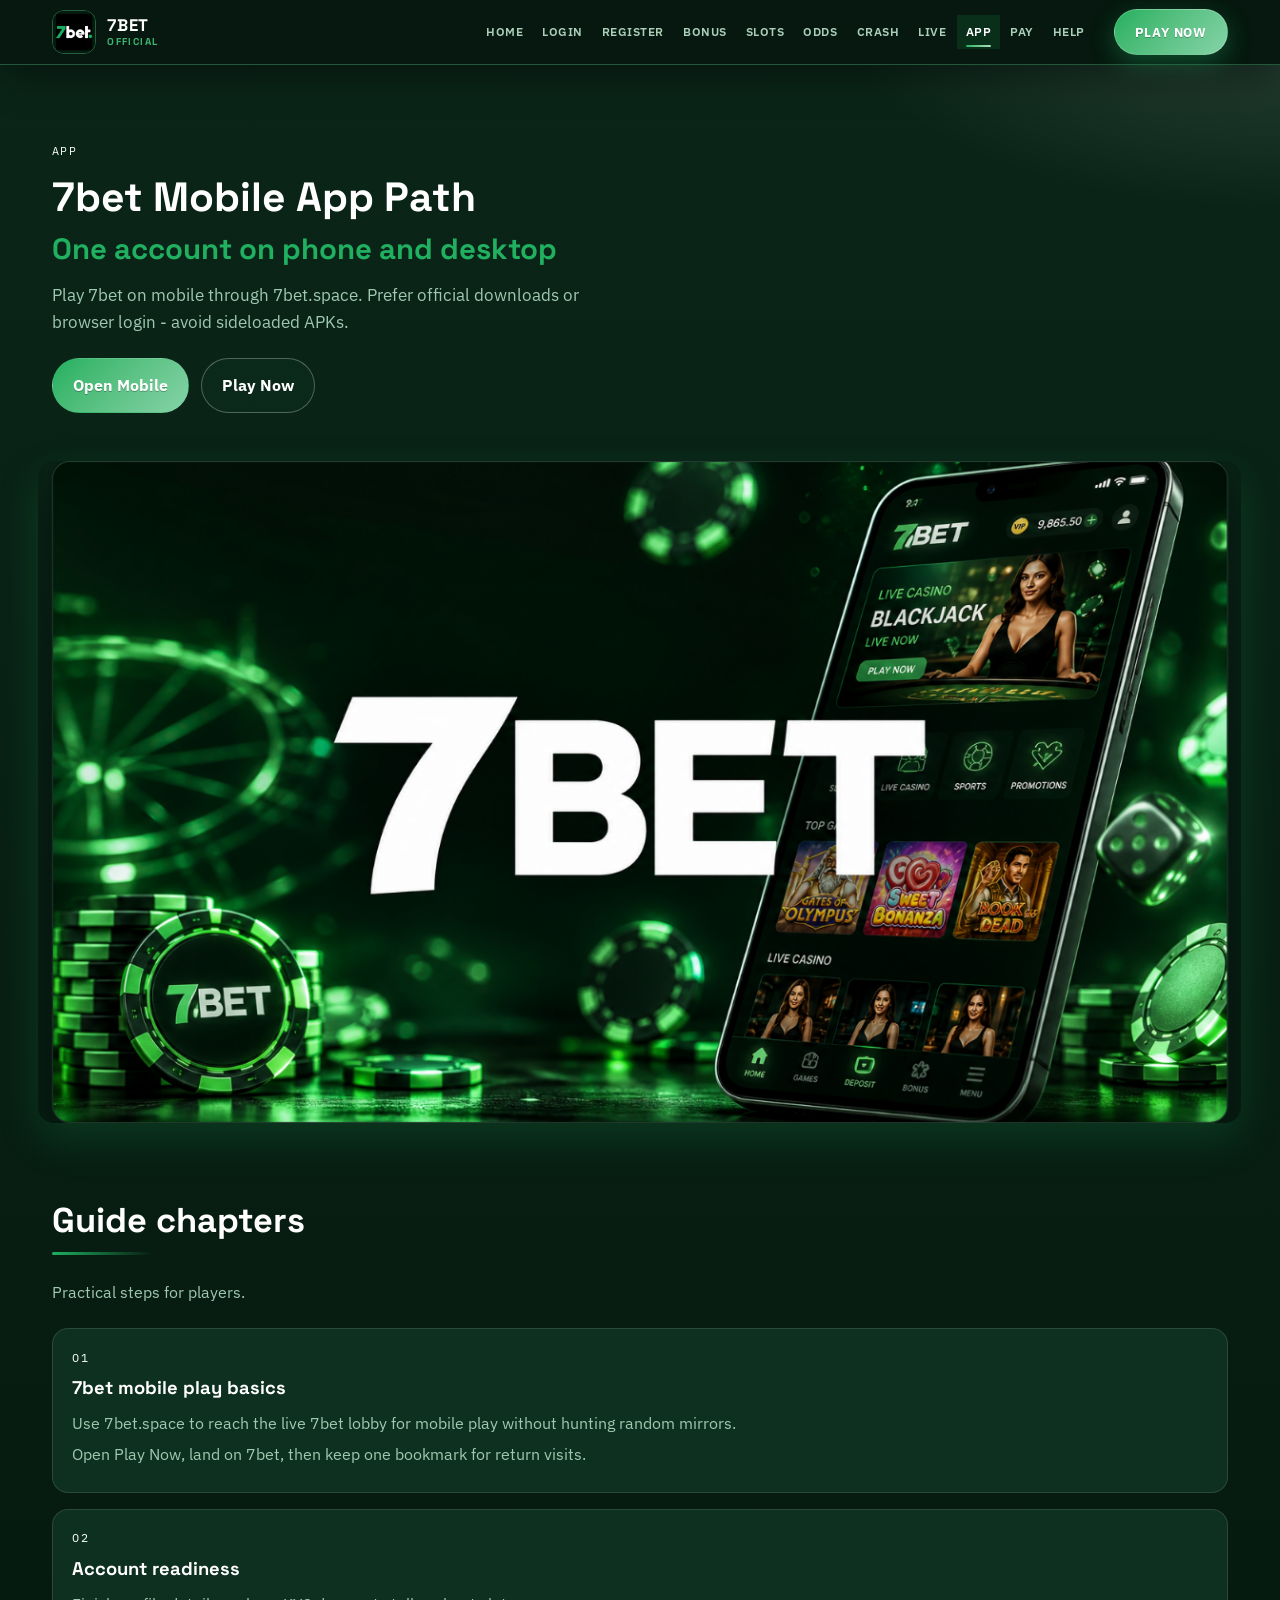
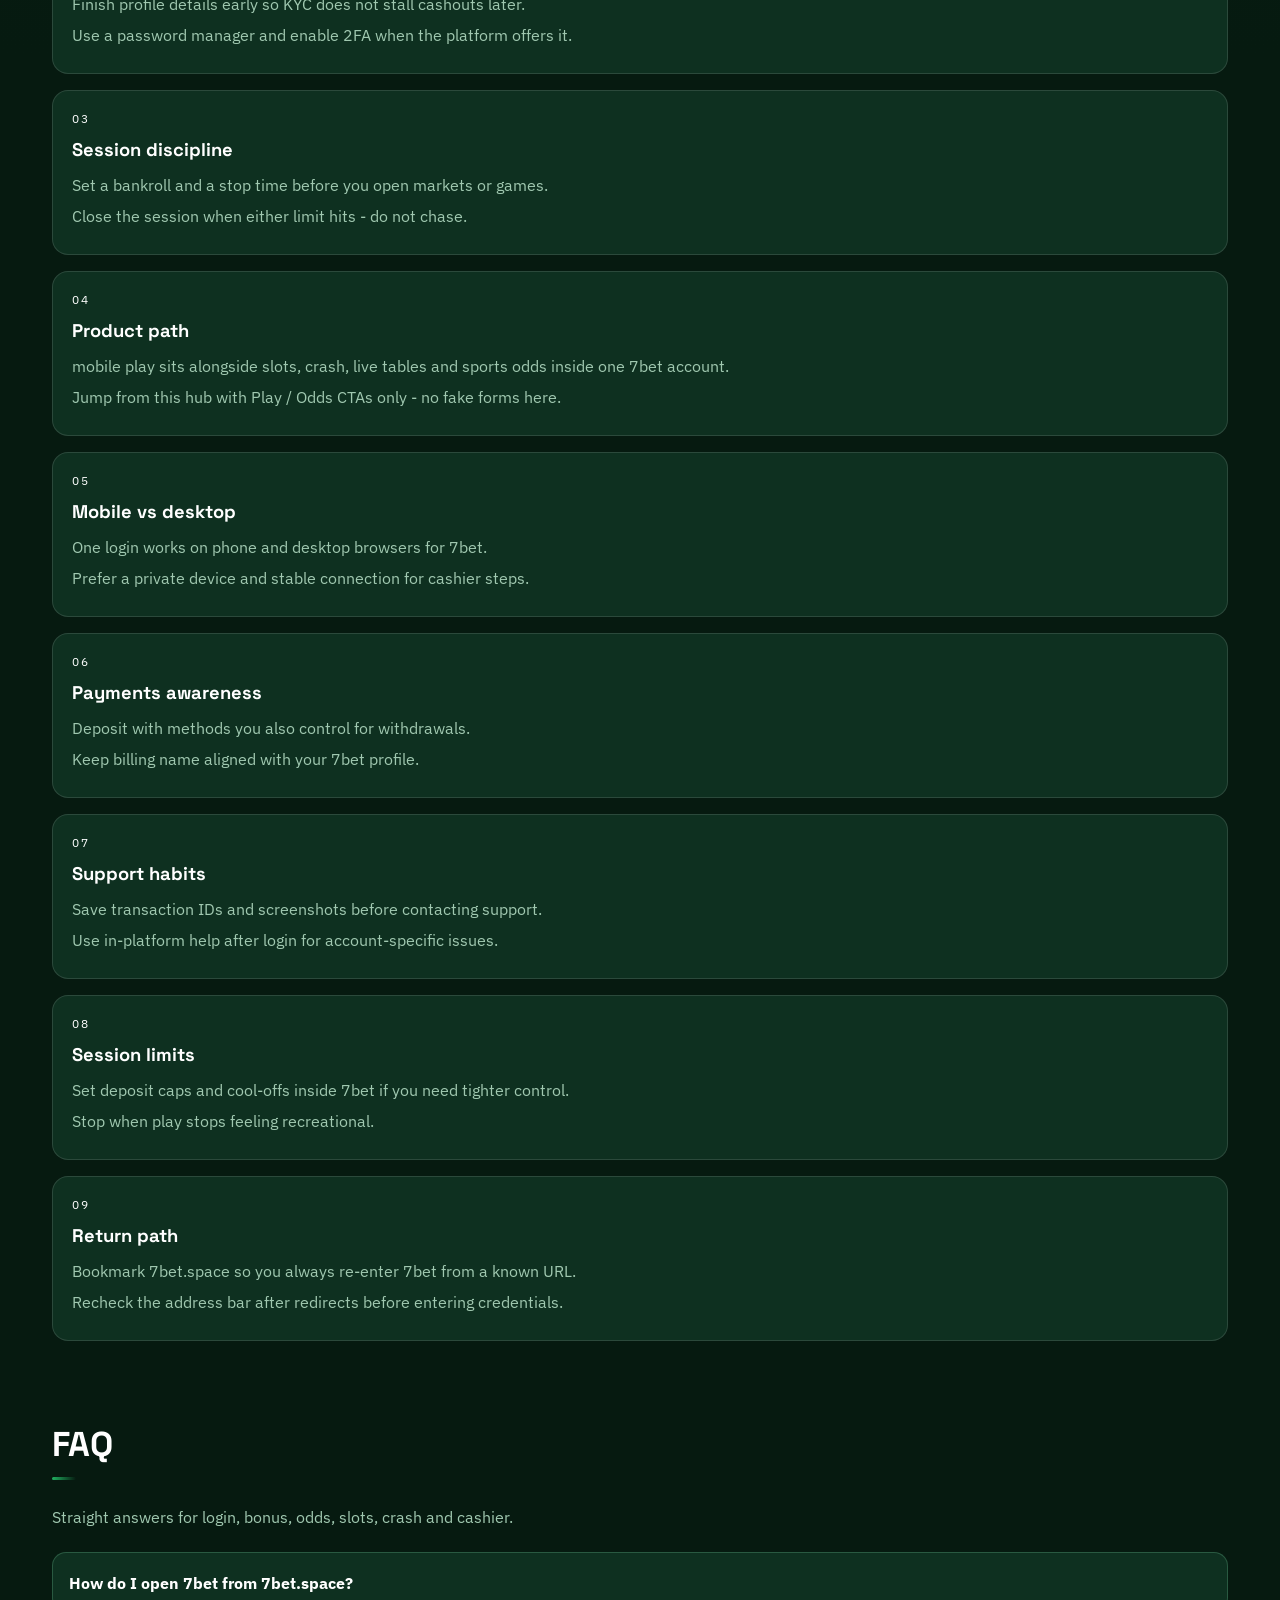
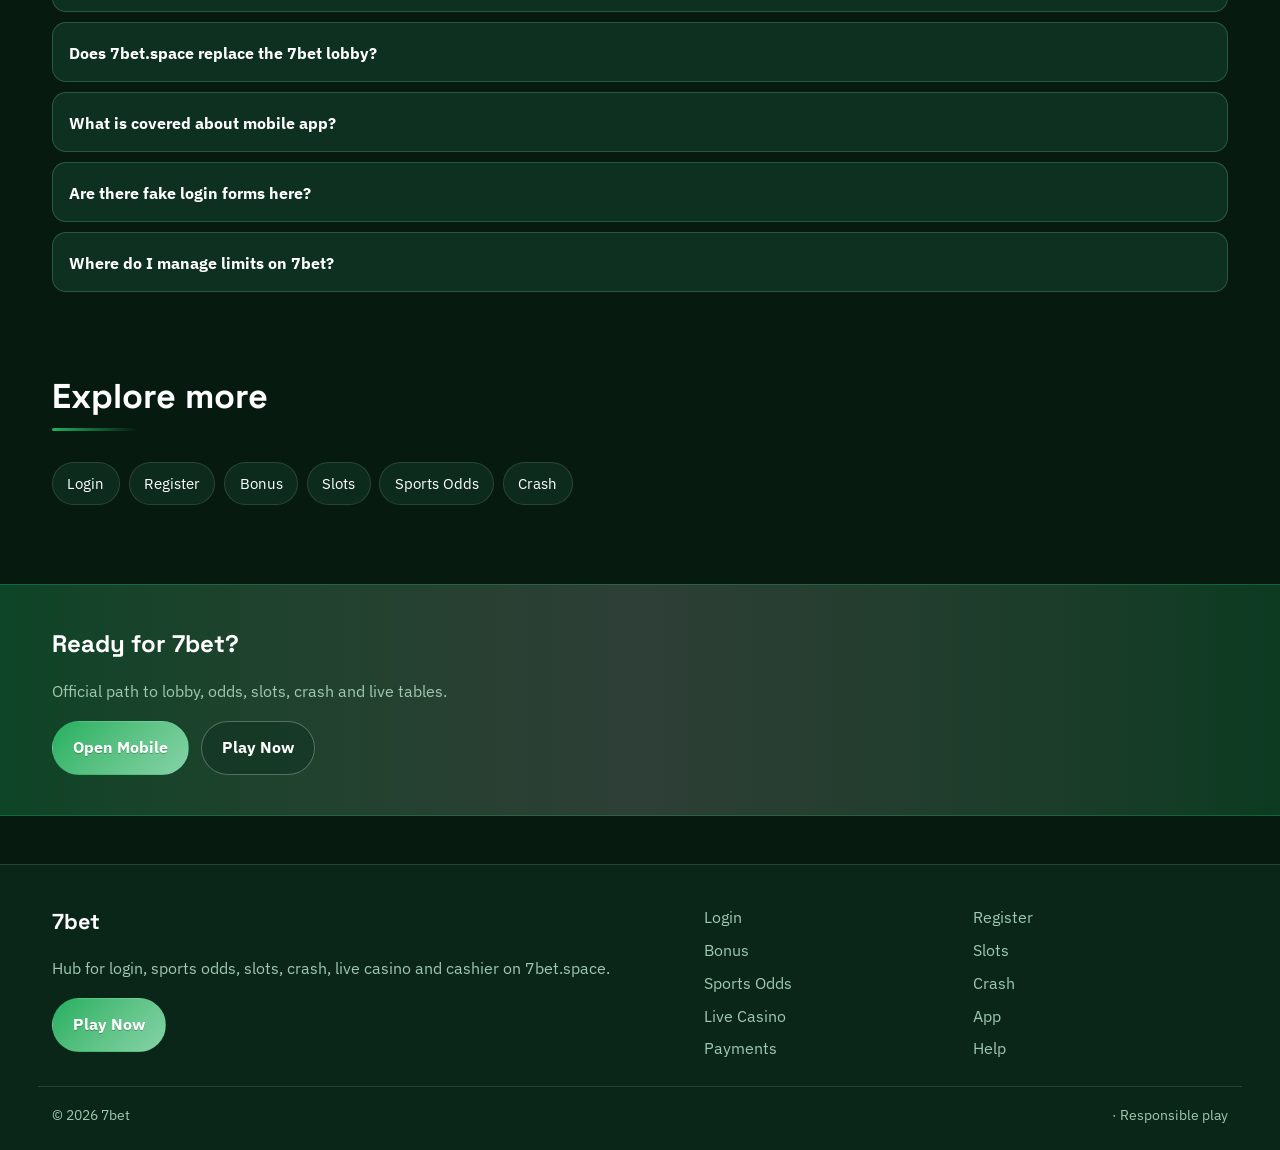
==== commit 7396275e: "Fix logo voids, promo interleave, promo CSS, lang dropdown" ====
--- a/sbet-app.html
+++ b/sbet-app.html
@@ -54,17 +54,6 @@
 
 </div></section>
 <div class="page-cover wrap"><img src="/assets/pages/sbet-app.jpg" alt="App cover" width="1200" height="675" loading="eager"></div>
-<div class="wrap"><a class="promo-fx promo-vip reveal" href="https://martell888.online/kZHndGJQ?sub_id_1=7bet.space" rel="nofollow sponsored noopener" target="_blank">
-<span class="promo-badge">VIP</span>
-<span class="promo-fx-glow" aria-hidden="true"></span>
-<span class="promo-fx-scan" aria-hidden="true"></span>
-<span class="promo-fx-particles" aria-hidden="true"></span>
-<span class="promo-fx-rays" aria-hidden="true"></span>
-<span class="promo-fx-ring" aria-hidden="true"></span>
-<div class="promo-media"><img src="/assets/promo/promo-cashier.jpg" alt="7bet promo" width="960" height="540" loading="lazy"></div>
-<div class="promo-copy"><span class="promo-kicker">7bet cashier express</span><div class="promo-title">Deposit, play, withdraw on one account</div><p class="promo-sub">Finish KYC early and use payout methods you control on 7bet.</p></div>
-<span class="promo-cta"><span class="promo-cta-shine" aria-hidden="true"></span><span class="promo-cta-label">Open 7bet cashier</span></span>
-</a></div>
 <section class="chapters wrap"><div class="section-head"><h2>Guide chapters</h2><p class="mute">Practical steps for players.</p></div><div class="chapter-grid"><article class="chapter"><div class="chapter-n">01</div><h3>7bet mobile play basics</h3><p>Use 7bet.space to reach the live 7bet lobby for mobile play without hunting random mirrors.</p><p>Open Play Now, land on 7bet, then keep one bookmark for return visits.</p></article><article class="chapter"><div class="chapter-n">02</div><h3>Account readiness</h3><p>Finish profile details early so KYC does not stall cashouts later.</p><p>Use a password manager and enable 2FA when the platform offers it.</p></article><article class="chapter"><div class="chapter-n">03</div><h3>Session discipline</h3><p>Set a bankroll and a stop time before you open markets or games.</p><p>Close the session when either limit hits - do not chase.</p></article><article class="chapter"><div class="chapter-n">04</div><h3>Product path</h3><p>mobile play sits alongside slots, crash, live tables and sports odds inside one 7bet account.</p><p>Jump from this hub with Play / Odds CTAs only - no fake forms here.</p></article><article class="chapter"><div class="chapter-n">05</div><h3>Mobile vs desktop</h3><p>One login works on phone and desktop browsers for 7bet.</p><p>Prefer a private device and stable connection for cashier steps.</p></article><article class="chapter"><div class="chapter-n">06</div><h3>Payments awareness</h3><p>Deposit with methods you also control for withdrawals.</p><p>Keep billing name aligned with your 7bet profile.</p></article><article class="chapter"><div class="chapter-n">07</div><h3>Support habits</h3><p>Save transaction IDs and screenshots before contacting support.</p><p>Use in-platform help after login for account-specific issues.</p></article><article class="chapter"><div class="chapter-n">08</div><h3>Session limits</h3><p>Set deposit caps and cool-offs inside 7bet if you need tighter control.</p><p>Stop when play stops feeling recreational.</p></article><article class="chapter"><div class="chapter-n">09</div><h3>Return path</h3><p>Bookmark 7bet.space so you always re-enter 7bet from a known URL.</p><p>Recheck the address bar after redirects before entering credentials.</p></article></div></section>
 <section class="faq wrap" id="faq"><div class="section-head"><h2>FAQ</h2><p class="mute">Straight answers for login, bonus, odds, slots, crash and cashier.</p></div><div class="faq-list"><details class="faq-item"><summary>How do I open 7bet from 7bet.space?</summary><p>Tap Play Now on 7bet.space, follow through to the live 7bet site, then complete login or registration there.</p></details><details class="faq-item"><summary>Does 7bet.space replace the 7bet lobby?</summary><p>No. 7bet.space is an SEO hub for login, bonus path, odds, slots, crash, live casino and cashier. Real games run on 7bet after you continue.</p></details><details class="faq-item"><summary>What is covered about mobile app?</summary><p>This page explains practical mobile app steps for 7bet players: safe entry, product location, session limits and where to continue via Play Now.</p></details><details class="faq-item"><summary>Are there fake login forms here?</summary><p>No. Never enter passwords on the hub. Credentials belong only on the live 7bet site after you leave this page.</p></details><details class="faq-item"><summary>Where do I manage limits on 7bet?</summary><p>Use deposit limits, reality checks and cool-offs inside the logged-in 7bet account tools.</p></details></div></section>
 <section class="related wrap"><div class="section-head"><h2>Explore more</h2></div><div class="chip-row"><a class="chip" href="/sbet-login.html">Login</a><a class="chip" href="/sbet-register.html">Register</a><a class="chip" href="/sbet-bonus.html">Bonus</a><a class="chip" href="/sbet-slots.html">Slots</a><a class="chip" href="/sbet-odds.html">Sports Odds</a><a class="chip" href="/sbet-crash.html">Crash</a></div></section>
--- a/css/styles.css
+++ b/css/styles.css
@@ -343,11 +343,11 @@
   .header-inner{
     grid-template-columns:minmax(0,1fr) auto auto !important;
   }
-  .lang-switch{grid-column:2 !important}
+  /* killed mid lang */
   .nav-toggle{grid-column:3 !important}
   .lang-switch-btn .lang-code{display:none !important}
   .brand-name{font-size:.74rem !important}
-  .promo-media{aspect-ratio:4 / 3 !important}
+  /* killed 4/3 */
   .hero-chips .chip{font-size:.68rem !important;padding:.28rem .5rem !important}
 }
 
@@ -781,3 +781,18 @@
 /* unique hero flight sevenbet */
 @keyframes heroFloatSb{0%,100%{transform:translate3d(0,0,0)}50%{transform:translate3d(0,-11px,0)}} .hero-stage .hero-img{animation:heroFloatSb 3.9s ease-in-out infinite}
 @media (prefers-reduced-motion:reduce){.hero-stage .hero-img{animation:none!important}}
+/* ===== BATCH13 UI FIX 2026-08-18 ===== */
+.brand-mark{overflow:hidden!important;border-radius:12px!important;width:44px!important;height:44px!important}
+.brand-mark img,.brand img{width:44px!important;height:44px!important;object-fit:cover!important;object-position:center!important;background:var(--bg)!important;border-radius:12px!important}
+.brand-mark::after{inset:-2px!important;border-radius:14px!important}
+.wrap > a.promo-fx, a.promo-fx{display:block!important;position:relative!important;overflow:hidden!important;width:100%!important;margin:.85rem auto!important;padding:0!important;aspect-ratio:32/9!important;border-radius:16px!important;grid-template-columns:none!important}
+.promo-fx .promo-media{position:absolute!important;inset:0!important;width:100%!important;height:100%!important;aspect-ratio:auto!important;margin:0!important;overflow:hidden!important;z-index:0!important}
+.promo-fx .promo-media img{width:100%!important;height:100%!important;object-fit:cover!important;object-position:center center!important;transform:none!important;animation:none!important}
+.promo-fx-rays,.promo-fx-ring{opacity:.12!important}
+@media (max-width:720px){.wrap > a.promo-fx, a.promo-fx{aspect-ratio:16/9!important}}
+.header-bar,.header-inner{display:grid!important;grid-template-columns:auto minmax(0,1fr) auto!important;align-items:center!important;position:relative!important}
+.header-actions{display:inline-flex!important;align-items:center!important;gap:.45rem!important;grid-column:3!important;grid-row:1!important;justify-self:end!important;position:relative!important;z-index:120!important}
+.lang-switch{position:relative!important;z-index:200!important;grid-column:unset!important;margin:0!important;flex:0 0 auto!important}
+.lang-switch-panel{position:absolute!important;top:calc(100% + 6px)!important;right:0!important;left:auto!important;transform:none!important;inset:auto!important;z-index:250!important;min-width:14rem!important;max-height:min(70vh,22rem)!important}
+@media (max-width:1099px){.header-bar,.header-inner{grid-template-columns:minmax(0,1fr) auto!important}.header-actions{grid-column:2!important}.lang-switch{grid-column:unset!important}.nav-toggle{grid-column:unset!important}}
+
--- a/css/i18n.css
+++ b/css/i18n.css
@@ -48,3 +48,8 @@
   .lang-switch-btn .lang-name{display:none}
   .lang-switch-panel{right:0;left:auto}
 }
+/* batch13 lang panel lock */
+.lang-switch{position:relative!important;z-index:200!important}
+.lang-switch-panel{position:absolute!important;top:calc(100% + 6px)!important;right:0!important;left:auto!important;transform:none!important;inset:auto 0 auto auto!important;z-index:250!important;display:none!important}
+.lang-switch.is-open .lang-switch-panel{display:grid!important}
+
